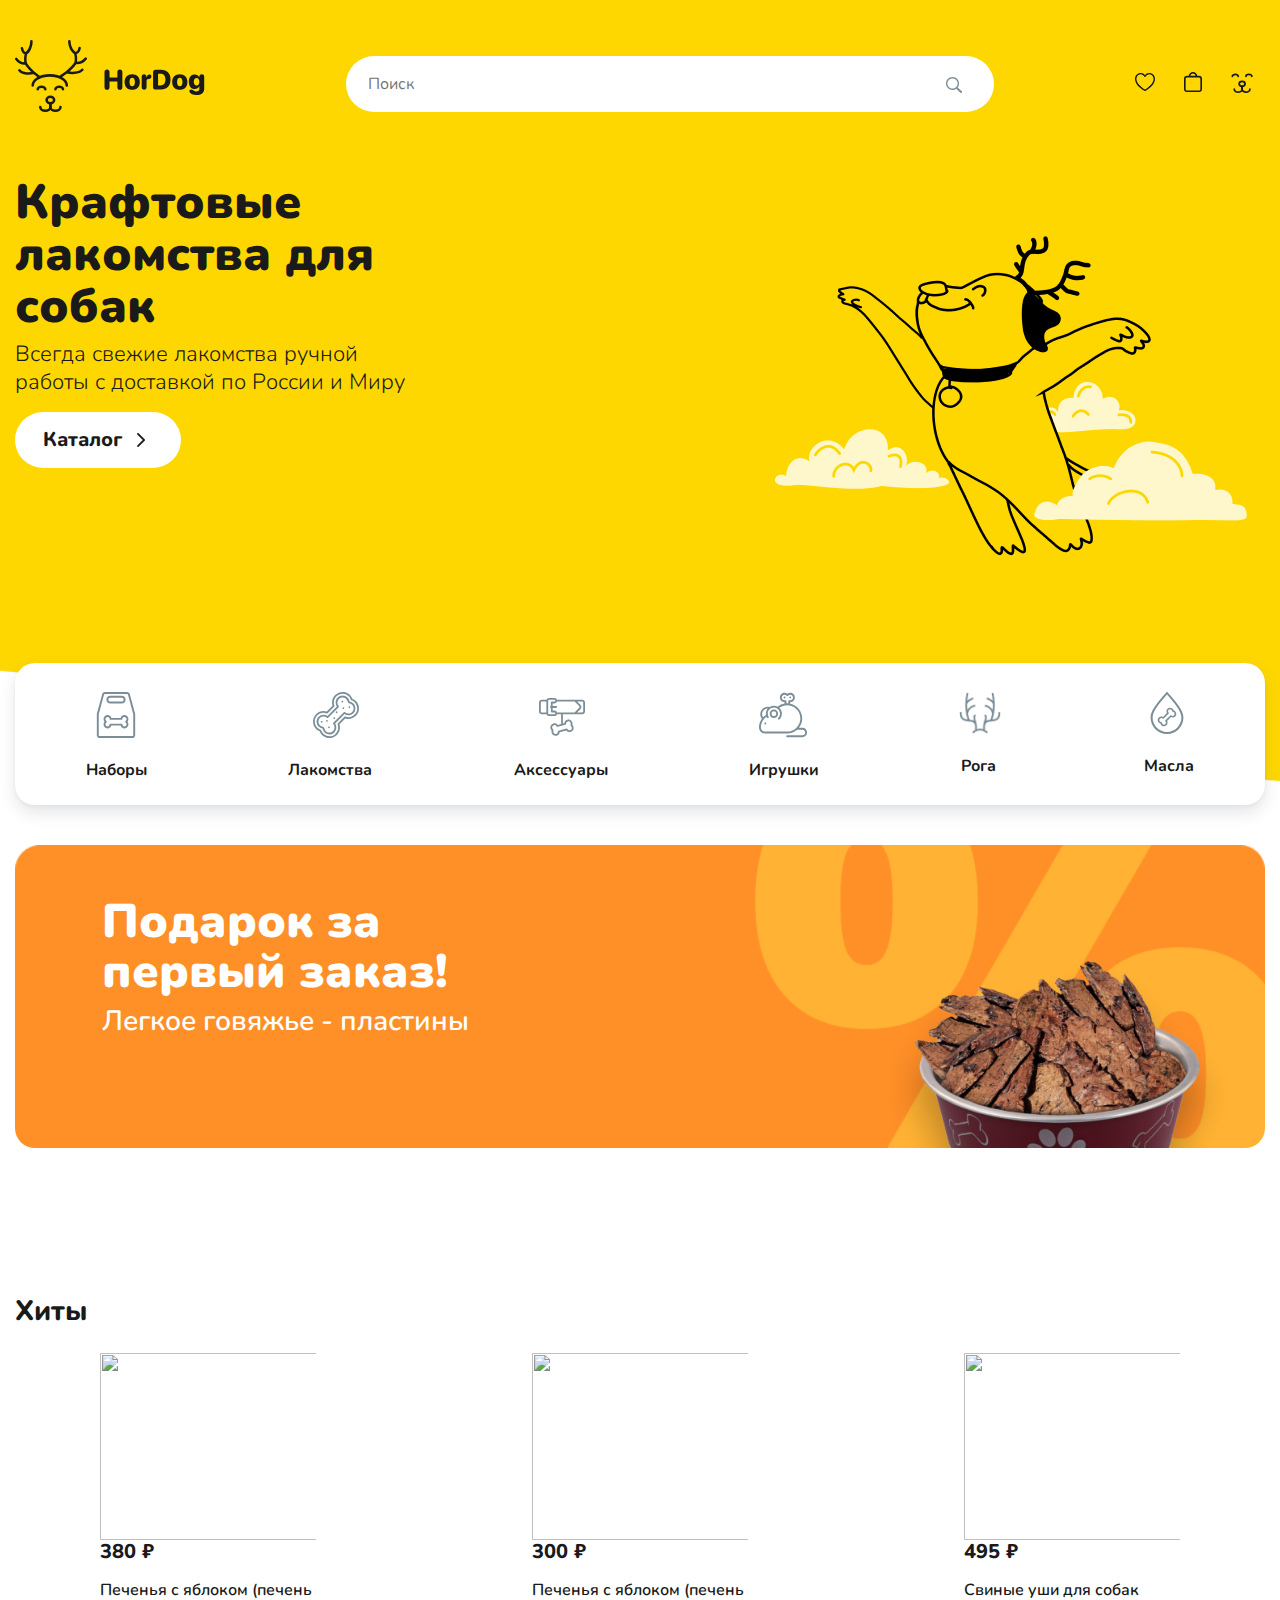
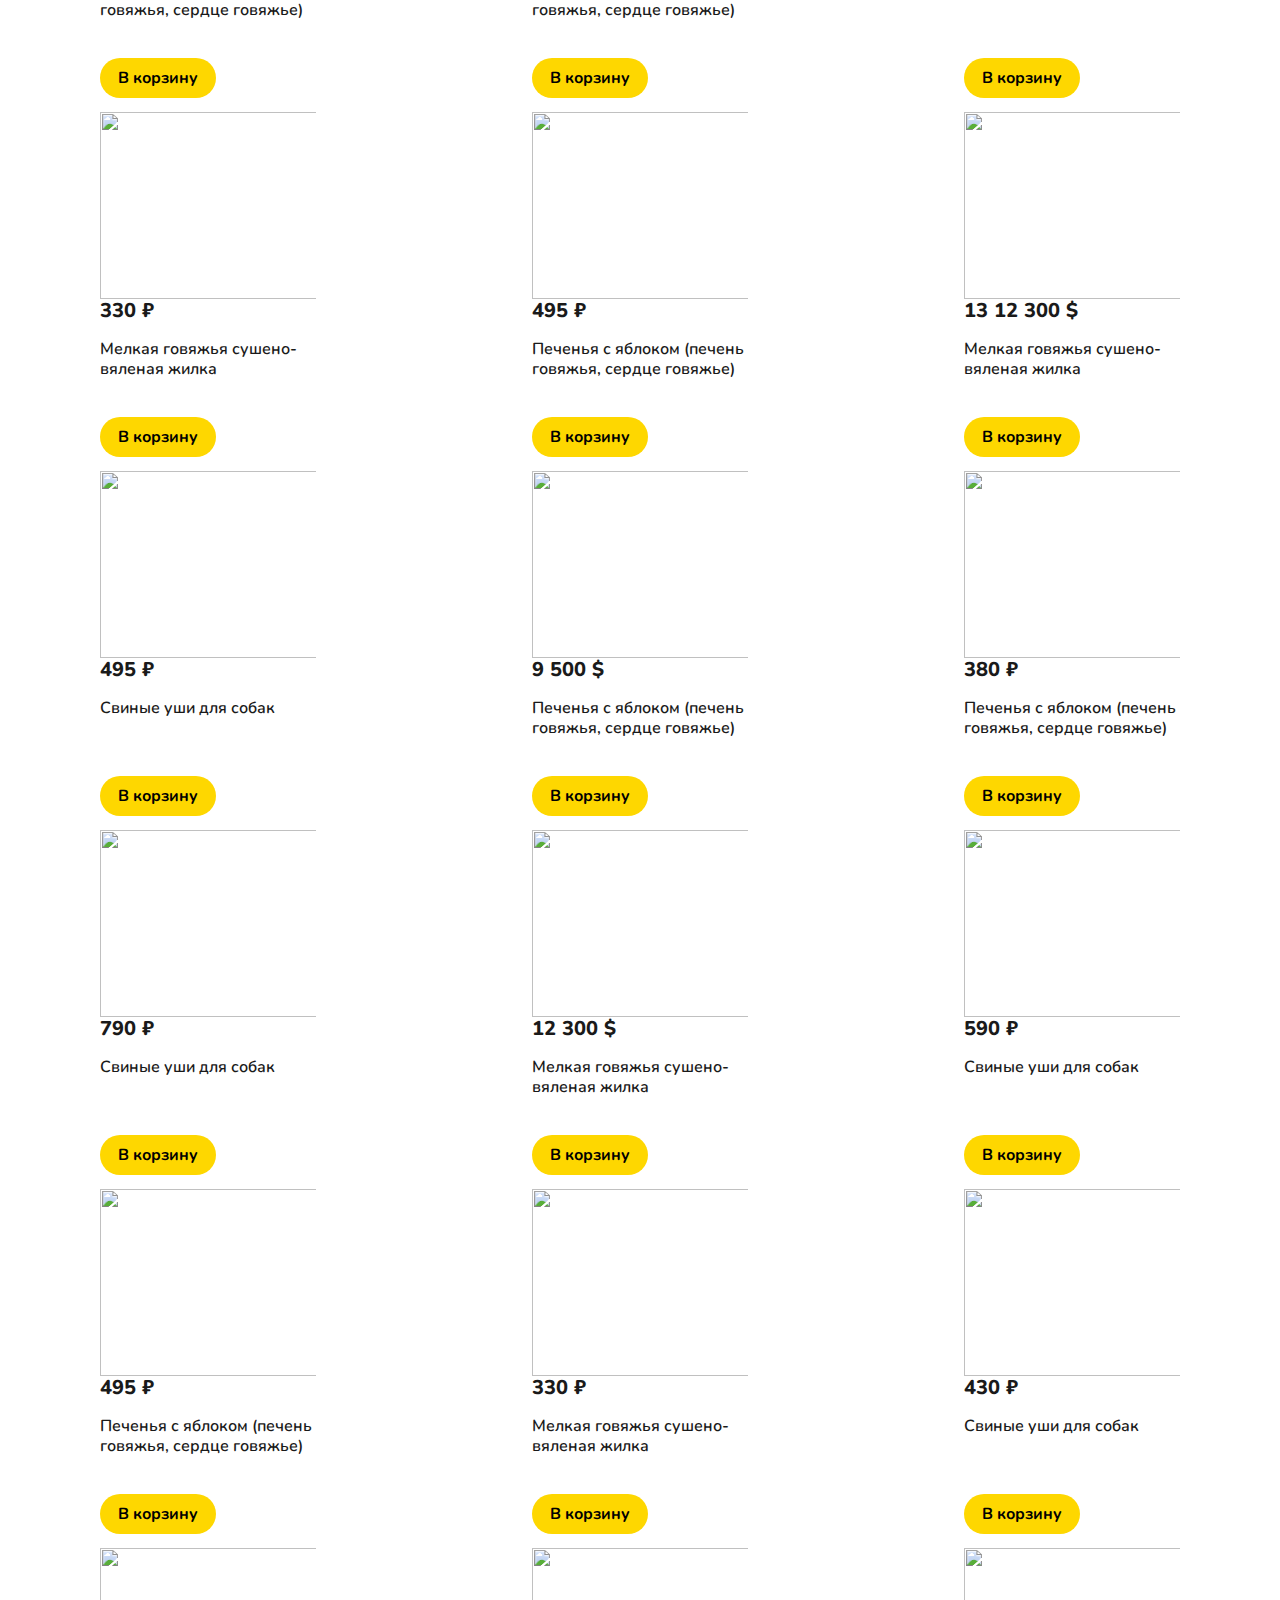
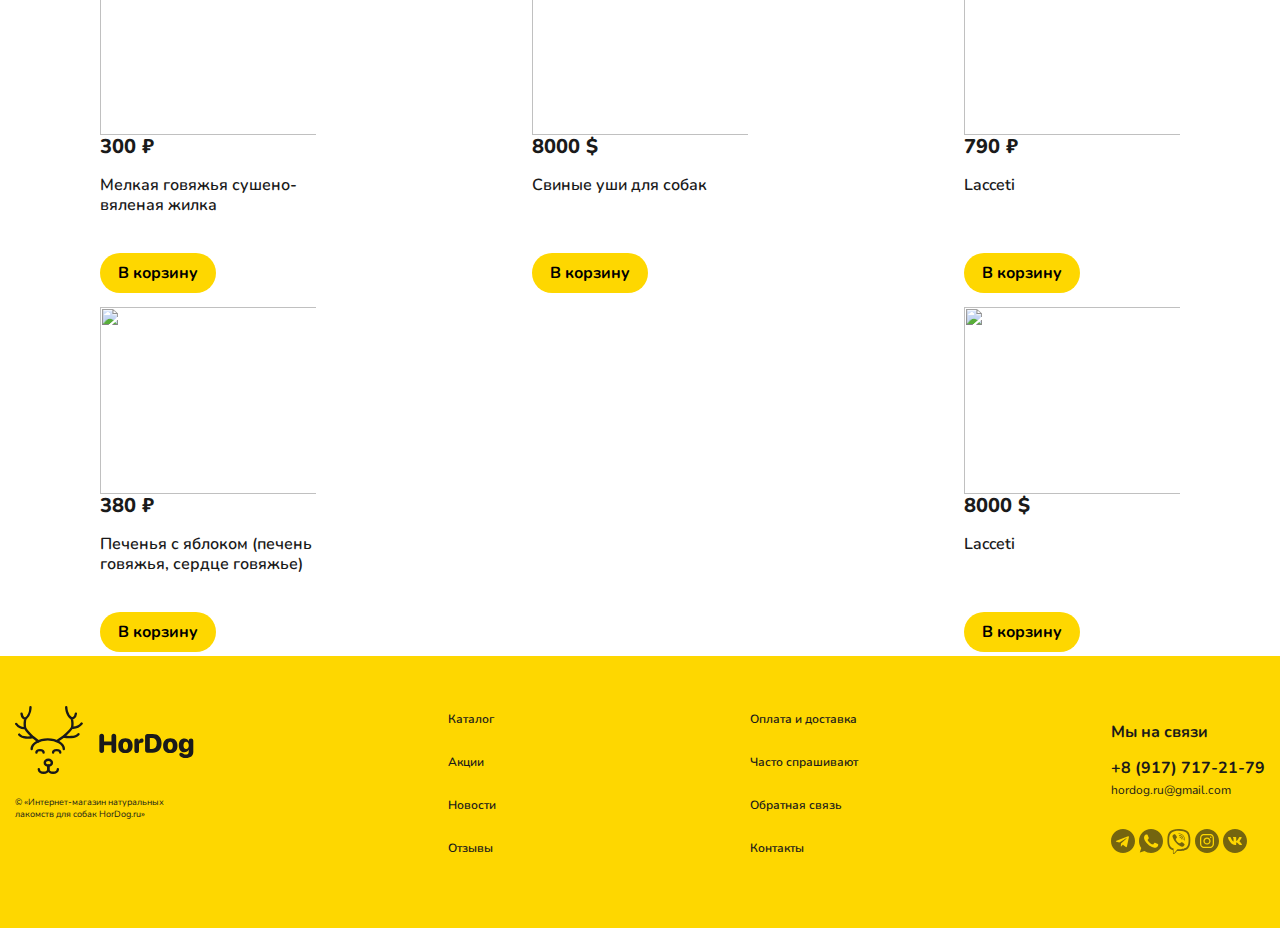
==== index.html @ 131771a3 "add text" ====
<!DOCTYPE html>
<html lang="ru">
<head>
    <meta charset="UTF-8">
    <meta http-equiv="X-UA-Compatible" content="IE=edge">
    <meta name="viewport" content="width=device-width, initial-scale=1.0">
    <link rel="stylesheet" href="https://cdnjs.cloudflare.com/ajax/libs/slick-carousel/1.8.1/slick.min.css" integrity="sha512-yHknP1/AwR+yx26cB1y0cjvQUMvEa2PFzt1c9LlS4pRQ5NOTZFWbhBig+X9G9eYW/8m0/4OXNx8pxJ6z57x0dw==" crossorigin="anonymous" referrerpolicy="no-referrer" />
    <link rel="stylesheet" href="./css/bootstrap.min.css">
    <link rel="stylesheet" href="./css/main.css">
    <title>HorDog</title>
</head>
<body>
<!-- header start -->
</div>
<section class="section">
    <div class="container">
        <header class="header">
           <a  href="./index.html"><img class="header__image" src="./image/header-logo.svg" width="191" height="72" alt="home-logo-dog"></a>  
            <div class="header__input">
                <input class="header__input-search" type="text" placeholder="Поиск">
                <a class="header-search" href=""><img class="header__input-image" src="./image/header-Search.svg" width="16" height="16" alt="Search"></a>
            </div>

            <div class="header__icon">
              <a href="#"> <img class="header-atribut-shop" src="./image/header-icon-favorites.svg" alt=""></a>
              <a href="#"> <img class="header-atribut-like" src="./image/header-icon-cart.svg" alt=""></a>
                      <button class="btn" data-target="#modal1"><img class="regist-button-img" src="./image/header-dog-icon.svg" width="22" height="20"  alt="header-dog-icon"></button>
                </div>
                  <!-- Modal -->
                  <div class="regist-modal " id="modal1">
                    <div class="regist-modal--header">
                        <p class="regist-modal--header_padding">Регистрация</p>
                        <button class="regist-modal--header-close" data-target="#modal1"> <img src="./image/Close.svg" width="17" height="20" alt=""></button>
                    </div>
                    <div class="regist-modal--body">
                          <input class="regist-modal--body-email" type="email" placeholder="Email">
                          <input class="regist-modal--body-paswoord" type="password" placeholder="Пароль">
                        </div>
                        <p class="regist-modal--body-padding">
                          Регистрируясь на сайте, вы соглашаетесь с нашими Правилами и Политикой конфиденциальности и соглашаетесь на информационную рассылку.
                        </p>
                          <button type="button" class="regist-modal--body-regist" data-bs-dismiss="modal">Зарегистрироваться</button>
                          <button type="button" class="regist-modal--body-next" data-bs-dismiss="modal" aria-label="Close">Войти</button>
                    </div>
                <img class="header-menu" src="./image/Menu.svg" width="25" height="15" alt="Menu">


        </header>
        <div class="home-hero">
          <div class="home-hero-left">
            <h1 class="home-hero-left-heading">Крафтовые лакомства для собак</h1>
            <p class="home-hero-left-padding">Всегда свежие лакомства ручной работы с доставкой по России и Миру</p>
            <button class="home-hero-left-button">Каталог</button>
          </div>
          <div class="home-hero-right">
            <img class="home-hero-right-image" src="./image/header-hero.png" width="490" height="320" alt="header-hero">
          </div>
        </div>
        <div class="home-module">
          <ul class="home-module-item">
          <li class="home-module-item-list">
            <a href="#" class="home-module-item-list-atribut1">Наборы</a>
          </li>
          <li class="home-module-item-list">
            <a href="#" class="home-module-item-list-atribut2">Лакомства</a>
          </li>
          <li class="home-module-item-list">
            <a href="#" class="home-module-item-list-atribut3">Аксессуары</a>
          </li>
          <li class="home-module-item-list">
            <a href="#" class="home-module-item-list-atribut4">Игрушки</a>
          </li>
          <li class="home-module-item-list">
            <a href="#" class="home-module-item-list-atribut5">Рога</a>
          </li>
          <li class="home-module-item-list">
            <a href="#" class="home-module-item-list-atribut6">Масла</a>
          </li>
          </ul>
        </div> 
    </div>

  </div>
 
</section>
<div class="m-modal">
  <div class="container">
    <div class="close-modal">
      <img class="close-modal-x" width="14" height="14" src="./image/Close.svg" alt="Close">  
      <button class="close-modal-x--button">
        Войти
      </button>
    </div>
      <ul class="close-modal-item">
        <li class="close-modal-item--list">
          <a class="close-modal-item--list--atribut" href="#">
            Каталог
          </a>
        </li>
        <li class="close-modal-item--list">
          <a class="close-modal-item--list--atribut1" href="#">
            Избранное
          </a>
        </li>
        <li class="close-modal-item--list">
          <a class="close-modal-item--list--atribut2" href="#">
            Акции
          </a>
        </li>
        <li class="close-modal-item--list">
          <a class="close-modal-item--list--atribut3" href="#">
            Новости
          </a>
        </li>
        <li class="close-modal-item--list">
          <a class="close-modal-item--list--atribut4" href="#">
            Отзывы
          </a>
        </li>
      </ul>


      <hr class="headering">

      <ul class="item-about">
        <li class="item-about-list">
          <a class="item-about-list-atribut" href="#">Оплата и доставка</a>
        </li>
        <li class="item-about-list">
          <a class="item-about-list-atribut" href="#">Часто спрашивают</a>
        </li>
        <li class="item-about-list">
          <a class="item-about-list-atribut" href="#">Обратная связь</a>
        </li>
        <li class="item-about-list">
          <a class="item-about-list-atribut" href="#">Контакты</a>
        </li>
      </ul>
      <hr class="headerings">

      <div class="help">
        <p class="help-padding">
          Остались вопросы?
        </p>
        <span class="help-spanner">
          Обратитесь в нашу службу поддержки
        </span>
        <button class="help-buttons">
          Перейти
        </button>
      </div>
  </div>  


</div>

<!-- header end -->



<!-- main start -->
  <section class="section0">
    <div class="container">
      <main class="home-main">
        <a class="home-main-atribut" href="#">
          <div class="home-main-atribut-left">
            <h2 class="home-main-atribut-left-heading">Подарок за первый заказ!</h2>
            <p class="home-main-atribut-left-padding">Легкое говяжье - пластины</p>
          </div>
          <div class="home-main-atribut-right">
            <img class="home-main-atribut-right-image" src="./image/home-main-reklama-image.png" width="412" height="289" alt="home-main-reklama-image">
            <img class="home-main-atribut-right-image-mobile" src="./image/home-main-reklama-image-mobile.png" width="304" height="244" alt="home-main-reklama-image-mobile">
          </div>
        </a>
      </main>
    </div>
  </section>
  <!-- main end -->

  <section class="container">
    <p class="padding-post">Хиты</p>
    <div class="food-market">
    </div>

    
  </section>

  <!-- footer start -->
  <section class="section1">
    <div class="container">
      <footer class="footer">
      <div class="footer-logo">
        <img class="footer-logo--image" src="./image/header-logo.svg" width="180" height="68" 
        alt="logo-footer">
        <p class="footer-logo--padding">© «Интернет-магазин натуральных лакомств для собак HorDog.ru»</p>
      </div>

      <ul class="item">
        <li class="item-list"><a class="item-list-atirbut" href="#"> Каталог</a></li>
        <li class="item-list"><a class="item-list-atirbut" href="#"> Акции</a></li>
        <li class="item-list"><a class="item-list-atirbut" href="#"> Новости</a></li>
        <li class="item-list"><a class="item-list-atirbut" href="#"> Отзывы</a></li>
      </ul>
      <ul class="item">
        <li class="item-list"><a class="item-list-atirbut" href="#"> Оплата и доставка</a></li>
        <li class="item-list"><a class="item-list-atirbut" href="#"> Часто спрашивают</a></li>
        <li class="item-list"><a class="item-list-atirbut" href="#"> Обратная связь</a></li>
        <li class="item-list"><a class="item-list-atirbut" href="#"> Контакты</a></li>
      </ul>
        <div class="footer-messege">
          <p class="footer-messege--padding">Мы на связи</p>
          <address class="address">
            <a class="address-number" href="tel:+8 (917) 717-21-79">+8 (917) 717-21-79</a>
            <a class="address-mail" href="mailto:hordog.ru@gmail.com">hordog.ru@gmail.com</a>
          </address>
          <div class="footer-messege-local">
            <a href="#"><img class="footer-messege-local-image" src="./image/telegram.svg" width="24" height="24" alt="telegram icon"></a>
           <a href="#"> <img class="footer-messege-local-image"  src="./image/whatsapp.svg" width="24" height="24" alt="whatsapp icon"></a>
           <a href="#"> <img class="footer-messege-local-image"  src="./image/imo.svg" width="24" height="24" alt="imo icon"></a>
          <a href="#">  <img class="footer-messege-local-image"   src="./image/instagram.svg" width="24" height="24" alt="telegram icon"></a>
            <a href="#"><img class="footer-messege-local-image"  src="./image/logo-vk.svg" width="24" height="24" alt="telegram icon"></a>  
          </div>
          <p class="footer-logo--padding1">© «Интернет-магазин натуральных лакомств для собак HorDog.ru»</p>
        </div>
    </div>
  </footer>
  <link href="https://fonts.googleapis.com/icon?family=Material+Icons" rel="stylesheet">
<nav class="nav">
  <a href="#" class="nav__link">
    <i class="material-icons nav__icon"><img src="./image/Home.svg" alt=""></i>
    <span class="nav__text">Главная</span>
  </a>
  <a href="#" class="nav__link nav__link--active">
    <i class="material-icons nav__icon"><img src="./image/Catalog.svg" alt=""></i>
    <span class="nav__text">Каталог</span>
  </a>
  <a href="#" class="nav__link">
    <i class="material-icons nav__icon"><img src="./image/Cart.svg" alt=""></i>
    <span class="nav__text">Главная</span>
  </a>
  <a href="#" class="nav__link">
    <i class="material-icons nav__icon"><img src="./image/Favorites.svg" alt=""></i>
    <span class="nav__text">Избранное</span>
  </a>
  <a href="#" class="nav__link">
    <i class="material-icons nav__icon">                      <button class="btn" data-target="#modal1"><img class="regist-button-img" src="./image/header-dog-icon.svg" width="22" height="20"  alt="header-dog-icon"></button></i>
    <span class="nav__text">Профиль</span>
  </a>
</nav>
  </section>
  <!-- footer end -->
  <div  id="overlay">
            
  </div>
  <script src="./js/data.js"></script>
    <script src="./js/main.js"></script>
    <script src="./js/bootstrap.min.js"></script>
    <script src="https://code.jquery.com/jquery-3.6.0.min.js" integrity="sha256-/xUj+3OJU5yExlq6GSYGSHk7tPXikynS7ogEvDej/m4=" crossorigin="anonymous"></script>
    <script src="https://cdnjs.cloudflare.com/ajax/libs/slick-carousel/1.8.1/slick.min.js" integrity="sha512-XtmMtDEcNz2j7ekrtHvOVR4iwwaD6o/FUJe6+Zq+HgcCsk3kj4uSQQR8weQ2QVj1o0Pk6PwYLohm206ZzNfubg==" crossorigin="anonymous" referrerpolicy="no-referrer"></script>
    <script>
      $('.food-market').slick({
  dots: false,
  infinite: true,

  speed: 300,
  slidesToShow: 4,
  slidesToScroll: 1,
  responsive: [
    {
      breakpoint: 1024,
      settings: {
        slidesToShow: 2,
        slidesToScroll: 1,
        infinite: true,
        dots: true
      }
    },
    {
      breakpoint: 600,
      settings: {
        slidesToShow: 1,
        slidesToScroll: 1
      }
    },
    {
      breakpoint: 480,
      settings: {
        slidesToShow: 1,
        slidesToScroll: 1
      }
    }
  ]
});
    </script>
    <script src="./js/next.js"></script>
</body>
</html>
---- css/main.css ----
@import url("https://fonts.googleapis.com/css2?family=Nunito:wght@300;400;600;900&display=swap");
.section {
  background-image: url(./../image/Background.png);
  background-repeat: no-repeat;
  background-size: cover;
}

.header-menu {
  display: none;
}

.next {
  background-color: #fff;
  width: 100%;
  height: 100vh;
  display: none;
}

.header {
  display: -webkit-box;
  display: -ms-flexbox;
  display: flex;
  -webkit-box-pack: justify;
      -ms-flex-pack: justify;
          justify-content: space-between;
}

.header__image {
  margin-top: 40px;
}

.header__input {
  margin: 0;
  padding: 0;
  margin-top: 56px;
}

.header__input-search {
  padding-bottom: 14px;
  padding-top: 14px;
  border-radius: 50px;
  width: 100%;
  border: none;
  padding-left: 20px;
  padding-right: 405px;
  outline: none;
  border: 2px solid transparent;
}

.header__input-search:focus {
  border: 2px solid #7B8E98;
}

.header__input-image {
  position: relative;
  left: 600px;
  bottom: 40px;
}

.header__icon {
  margin-top: 64px;
}

.header-regist {
  font-family: "Nunito" , "Arial" , sans-serif;
  font-style: normal;
  font-weight: 800;
  font-size: 28px;
  line-height: 32px;
  display: -webkit-box;
  display: -ms-flexbox;
  display: flex;
  -webkit-box-align: center;
      -ms-flex-align: center;
          align-items: center;
  color: #000000;
  margin-top: 40px;
  margin-left: 32px;
  outline: none;
}

.header-modal {
  width: 420px;
  height: 426px;
}

.header-modal-content {
  border-radius: 20px;
}

.header-close {
  color: #1A1A1A;
  position: relative;
  left: 375px;
  bottom: 54px;
}

.header-modal-padding {
  max-width: 356px;
  margin-left: 20px;
  font-family: "Nunito" , "Arial" , sans-serif;
  font-style: normal;
  font-weight: normal;
  font-size: 12px;
  line-height: 14px;
  color: #7B8E98;
}

.header-atribut-like {
  margin-left: 20px;
  margin-right: 10px;
}

.modal-input-email {
  padding-top: 14px;
  padding-bottom: 14px;
  padding-left: 16px;
  padding-right: 165px;
  margin-bottom: 8px;
  border: 1px solid #CFD8DC;
  -webkit-box-sizing: border-box;
          box-sizing: border-box;
  border-radius: 12px;
  font-family: "Nunito" , "Arial" , sans-serif;
  font-style: normal;
  font-weight: normal;
  font-size: 16px;
  line-height: 20px;
  color: #7B8E98;
}

.modal-input-paswoord {
  padding-top: 14px;
  padding-bottom: 14px;
  padding-left: 16px;
  padding-right: 165px;
  margin-bottom: 8px;
  border: 1px solid #CFD8DC;
  -webkit-box-sizing: border-box;
          box-sizing: border-box;
  border-radius: 12px;
  font-family: "Nunito" , "Arial" , sans-serif;
  font-style: normal;
  font-weight: normal;
  font-size: 16px;
  line-height: 20px;
  color: #7B8E98;
}

.modal-button-regist {
  width: 356px;
  height: 48px;
  margin-left: 25px;
  background-color: #FED700;
  border-radius: 55px;
  margin-bottom: 12px;
}

.modal-button-next {
  width: 356px;
  height: 48px;
  margin-left: 25px;
  background-color: white;
  border: 1px solid #7B8E98;
  border-radius: 55px;
  margin-bottom: 32px;
}

.header__image-mobile {
  display: none;
}

@media only screen and (max-width: 1006px) {
  .nav__link:active {
    background-color: transparent;
  }
  .headering {
    width: 380px;
    margin-top: 90px;
  }
  .headerings {
    width: 380px;
  }
  .item-about-list {
    margin-bottom: 16px;
  }
  .item-about-list-atribut {
    font-family: "Nunito" , "Arial" , sans-serif;
    font-style: normal;
    font-weight: normal;
    font-size: 16px;
    line-height: 20px;
    color: #1A1A1A;
  }
  .help {
    margin-left: 30px;
  }
  .help-padding {
    margin: 0;
    padding: 0;
    margin-top: 40px;
    font-family: "Nunito" , "Arial" , sans-serif;
    font-style: normal;
    font-weight: 800;
    font-size: 16px;
    line-height: 20px;
    display: -webkit-box;
    display: -ms-flexbox;
    display: flex;
    -webkit-box-align: center;
        -ms-flex-align: center;
            align-items: center;
    color: #1A1A1A;
    margin-bottom: 4px;
  }
  .help-padding::before {
    content: "";
    background-image: url(./../../image/Support.svg);
    display: block;
    background-repeat: no-repeat;
    background-size: cover;
    width: 26px;
    height: 26px;
    position: relative;
    right: 10px;
  }
  .help-spanner {
    margin: 0;
    padding: 0;
    font-family: "Nunito" , "Arial" , sans-serif;
    font-style: normal;
    font-weight: normal;
    font-size: 14px;
    line-height: 20px;
    display: -webkit-box;
    display: -ms-flexbox;
    display: flex;
    -webkit-box-align: center;
        -ms-flex-align: center;
            align-items: center;
    color: #7B8E98;
    margin-left: 26px;
  }
  .help-buttons {
    background-color: transparent;
    border-radius: 50px;
    padding-left: 15px;
    padding-right: 15px;
    padding-top: 5px;
    padding-bottom: 5px;
    border: 2px solid #cccccc;
    margin-top: 20px;
    margin-left: 30px;
  }
  .header__image {
    margin-top: 20px;
  }
  .header__input {
    margin: 0;
    padding: 0;
    margin-top: 36px;
  }
  .header__icon {
    display: none;
  }
  .header-menu {
    display: block;
    margin-top: 10px;
    margin-left: 10px;
  }
  .close-modal {
    display: -webkit-box;
    display: -ms-flexbox;
    display: flex;
    -webkit-box-pack: justify;
        -ms-flex-pack: justify;
            justify-content: space-between;
  }
  .close-modal-x {
    margin-top: 20px;
  }
  .close-modal-x--button {
    position: relative;
    top: 20px;
    border: none;
    background-color: transparent;
  }
  .close-modal-item {
    margin: 0;
    padding: 0;
  }
  .close-modal-item--list {
    margin: 0;
    padding: 0;
  }
  .close-modal-item--list--atribut {
    margin: 0;
    padding: 0;
    position: relative;
    top: 30px;
    display: -webkit-box;
    display: -ms-flexbox;
    display: flex;
    margin-left: 5px;
    font-family: "Nunito" , "Arial" , sans-serif;
    font-style: normal;
    font-weight: 600;
    font-size: 16px;
    line-height: 20px;
    color: #1A1A1A;
    margin-bottom: 20px;
  }
  .close-modal-item--list--atribut::before {
    content: "";
    background-image: url(./../../image/Catalog-x.svg);
    display: block;
    background-repeat: no-repeat;
    background-size: cover;
    width: 17px;
    height: 20px;
    position: relative;
    right: 10px;
  }
  .close-modal-item--list--atribut::after {
    content: "";
    background-image: url(./../../image/strelka.svg);
    display: block;
    background-repeat: no-repeat;
    background-size: cover;
    width: 8px;
    height: 14px;
    position: relative;
    left: 810px;
    top: 10px;
  }
  .close-modal-item--list--atribut1 {
    margin: 0;
    padding: 0;
    position: relative;
    top: 30px;
    display: -webkit-box;
    display: -ms-flexbox;
    display: flex;
    margin-left: 5px;
    font-family: "Nunito" , "Arial" , sans-serif;
    font-style: normal;
    font-weight: 600;
    font-size: 16px;
    line-height: 20px;
    color: #1A1A1A;
    margin-bottom: 20px;
  }
  .close-modal-item--list--atribut1::before {
    content: "";
    background-image: url(./../../image/likee.svg);
    display: block;
    background-repeat: no-repeat;
    background-size: cover;
    width: 20px;
    height: 20px;
    position: relative;
    right: 10px;
  }
  .close-modal-item--list--atribut1::after {
    content: "";
    background-image: url(./../../image/strelka.svg);
    display: block;
    background-repeat: no-repeat;
    background-size: cover;
    width: 8px;
    height: 14px;
    position: relative;
    left: 783px;
    top: 10px;
  }
  .close-modal-item--list--atribut2 {
    margin: 0;
    padding: 0;
    position: relative;
    top: 30px;
    display: -webkit-box;
    display: -ms-flexbox;
    display: flex;
    margin-left: 5px;
    font-family: "Nunito" , "Arial" , sans-serif;
    font-style: normal;
    font-weight: 600;
    font-size: 16px;
    line-height: 20px;
    color: #1A1A1A;
    margin-bottom: 20px;
  }
  .close-modal-item--list--atribut2::before {
    content: "";
    background-image: url(./../../image/stick.svg);
    display: block;
    background-repeat: no-repeat;
    background-size: cover;
    width: 20px;
    height: 20px;
    position: relative;
    right: 10px;
  }
  .close-modal-item--list--atribut2::after {
    content: "";
    background-image: url(./../../image/strelka.svg);
    display: block;
    background-repeat: no-repeat;
    background-size: cover;
    width: 8px;
    height: 14px;
    position: relative;
    left: 822px;
    top: 10px;
  }
  .close-modal-item--list--atribut3 {
    margin: 0;
    padding: 0;
    position: relative;
    top: 30px;
    display: -webkit-box;
    display: -ms-flexbox;
    display: flex;
    margin-left: 5px;
    font-family: "Nunito" , "Arial" , sans-serif;
    font-style: normal;
    font-weight: 600;
    font-size: 16px;
    line-height: 20px;
    color: #1A1A1A;
    margin-bottom: 20px;
  }
  .close-modal-item--list--atribut3::before {
    content: "";
    background-image: url(./../../image/News.svg);
    display: block;
    background-repeat: no-repeat;
    background-size: cover;
    width: 20px;
    height: 20px;
    position: relative;
    right: 10px;
  }
  .close-modal-item--list--atribut3::after {
    content: "";
    background-image: url(./../../image/strelka.svg);
    display: block;
    background-repeat: no-repeat;
    background-size: cover;
    width: 8px;
    height: 14px;
    position: relative;
    left: 804px;
    top: 10px;
  }
  .close-modal-item--list--atribut4 {
    margin: 0;
    padding: 0;
    position: relative;
    top: 30px;
    display: -webkit-box;
    display: -ms-flexbox;
    display: flex;
    margin-left: 5px;
    font-family: "Nunito" , "Arial" , sans-serif;
    font-style: normal;
    font-weight: 600;
    font-size: 16px;
    line-height: 20px;
    color: #1A1A1A;
    margin-bottom: 20px;
  }
  .close-modal-item--list--atribut4::before {
    content: "";
    background-image: url(./../../image/Comments.svg);
    display: block;
    background-repeat: no-repeat;
    background-size: cover;
    width: 22px;
    height: 20px;
    position: relative;
    right: 10px;
  }
  .close-modal-item--list--atribut4::after {
    content: "";
    background-image: url(./../../image/strelka.svg);
    display: block;
    background-repeat: no-repeat;
    background-size: cover;
    width: 8px;
    height: 14px;
    position: relative;
    left: 803px;
    top: 10px;
  }
}

@media only screen and (max-width: 861px) {
  .header__input-image {
    position: relative;
    left: 500px;
  }
}

@media only screen and (max-width: 861px) {
  .header__input-image {
    position: relative;
    left: 500px;
  }
  .close-modal-item--list--atribut {
    margin: 0;
    padding: 0;
    position: relative;
    top: 30px;
    display: -webkit-box;
    display: -ms-flexbox;
    display: flex;
    margin-left: 5px;
    font-family: "Nunito" , "Arial" , sans-serif;
    font-style: normal;
    font-weight: 600;
    font-size: 16px;
    line-height: 20px;
    color: #1A1A1A;
    margin-bottom: 20px;
  }
  .close-modal-item--list--atribut::before {
    content: "";
    background-image: url(./../../image/Catalog-x.svg);
    display: block;
    background-repeat: no-repeat;
    background-size: cover;
    width: 17px;
    height: 20px;
    position: relative;
    right: 10px;
  }
  .close-modal-item--list--atribut::after {
    content: "";
    background-image: url(./../../image/strelka.svg);
    display: block;
    background-repeat: no-repeat;
    background-size: cover;
    width: 8px;
    height: 14px;
    position: relative;
    left: 700px;
    top: 10px;
  }
  .close-modal-item--list--atribut1 {
    margin: 0;
    padding: 0;
    position: relative;
    top: 30px;
    display: -webkit-box;
    display: -ms-flexbox;
    display: flex;
    margin-left: 5px;
    font-family: "Nunito" , "Arial" , sans-serif;
    font-style: normal;
    font-weight: 600;
    font-size: 16px;
    line-height: 20px;
    color: #1A1A1A;
    margin-bottom: 20px;
  }
  .close-modal-item--list--atribut1::before {
    content: "";
    background-image: url(./../../image/likee.svg);
    display: block;
    background-repeat: no-repeat;
    background-size: cover;
    width: 20px;
    height: 20px;
    position: relative;
    right: 10px;
  }
  .close-modal-item--list--atribut1::after {
    content: "";
    background-image: url(./../../image/strelka.svg);
    display: block;
    background-repeat: no-repeat;
    background-size: cover;
    width: 8px;
    height: 14px;
    position: relative;
    left: 673px;
    top: 10px;
  }
  .close-modal-item--list--atribut2 {
    margin: 0;
    padding: 0;
    position: relative;
    top: 30px;
    display: -webkit-box;
    display: -ms-flexbox;
    display: flex;
    margin-left: 5px;
    font-family: "Nunito" , "Arial" , sans-serif;
    font-style: normal;
    font-weight: 600;
    font-size: 16px;
    line-height: 20px;
    color: #1A1A1A;
    margin-bottom: 20px;
  }
  .close-modal-item--list--atribut2::before {
    content: "";
    background-image: url(./../../image/stick.svg);
    display: block;
    background-repeat: no-repeat;
    background-size: cover;
    width: 20px;
    height: 20px;
    position: relative;
    right: 10px;
  }
  .close-modal-item--list--atribut2::after {
    content: "";
    background-image: url(./../../image/strelka.svg);
    display: block;
    background-repeat: no-repeat;
    background-size: cover;
    width: 8px;
    height: 14px;
    position: relative;
    left: 712px;
    top: 10px;
  }
  .close-modal-item--list--atribut3 {
    margin: 0;
    padding: 0;
    position: relative;
    top: 30px;
    display: -webkit-box;
    display: -ms-flexbox;
    display: flex;
    margin-left: 5px;
    font-family: "Nunito" , "Arial" , sans-serif;
    font-style: normal;
    font-weight: 600;
    font-size: 16px;
    line-height: 20px;
    color: #1A1A1A;
    margin-bottom: 20px;
  }
  .close-modal-item--list--atribut3::before {
    content: "";
    background-image: url(./../../image/News.svg);
    display: block;
    background-repeat: no-repeat;
    background-size: cover;
    width: 20px;
    height: 20px;
    position: relative;
    right: 10px;
  }
  .close-modal-item--list--atribut3::after {
    content: "";
    background-image: url(./../../image/strelka.svg);
    display: block;
    background-repeat: no-repeat;
    background-size: cover;
    width: 8px;
    height: 14px;
    position: relative;
    left: 693px;
    top: 10px;
  }
  .close-modal-item--list--atribut4 {
    margin: 0;
    padding: 0;
    position: relative;
    top: 30px;
    display: -webkit-box;
    display: -ms-flexbox;
    display: flex;
    margin-left: 5px;
    font-family: "Nunito" , "Arial" , sans-serif;
    font-style: normal;
    font-weight: 600;
    font-size: 16px;
    line-height: 20px;
    color: #1A1A1A;
    margin-bottom: 20px;
  }
  .close-modal-item--list--atribut4::before {
    content: "";
    background-image: url(./../../image/Comments.svg);
    display: block;
    background-repeat: no-repeat;
    background-size: cover;
    width: 22px;
    height: 20px;
    position: relative;
    right: 10px;
  }
  .close-modal-item--list--atribut4::after {
    content: "";
    background-image: url(./../../image/strelka.svg);
    display: block;
    background-repeat: no-repeat;
    background-size: cover;
    width: 8px;
    height: 14px;
    position: relative;
    left: 693px;
    top: 10px;
  }
}

@media only screen and (max-width: 744px) {
  .header__input-image {
    position: relative;
    left: 470px;
  }
  .header__image {
    margin-top: 50px;
    margin-left: -10px;
  }
}

@media only screen and (max-width: 684px) {
  .header__image {
    margin-top: 30px;
  }
  .header__input-image {
    position: relative;
    left: 400px;
  }
  .header__input-search {
    padding-bottom: 14px;
    padding-top: 14px;
    border-radius: 50px;
    width: 100%;
    border: none;
    padding-left: 20px;
    padding-right: 305px;
    outline: none;
    border: 2px solid transparent;
  }
  .close-modal-item--list--atribut {
    margin: 0;
    padding: 0;
    position: relative;
    top: 30px;
    display: -webkit-box;
    display: -ms-flexbox;
    display: flex;
    margin-left: 5px;
    font-family: "Nunito" , "Arial" , sans-serif;
    font-style: normal;
    font-weight: 600;
    font-size: 16px;
    line-height: 20px;
    color: #1A1A1A;
    margin-bottom: 20px;
  }
  .close-modal-item--list--atribut::before {
    content: "";
    background-image: url(./../../image/Catalog-x.svg);
    display: block;
    background-repeat: no-repeat;
    background-size: cover;
    width: 17px;
    height: 20px;
    position: relative;
    right: 10px;
  }
  .close-modal-item--list--atribut::after {
    content: "";
    background-image: url(./../../image/strelka.svg);
    display: block;
    background-repeat: no-repeat;
    background-size: cover;
    width: 8px;
    height: 14px;
    position: relative;
    left: 460px;
    top: 10px;
  }
  .close-modal-item--list--atribut1 {
    margin: 0;
    padding: 0;
    position: relative;
    top: 30px;
    display: -webkit-box;
    display: -ms-flexbox;
    display: flex;
    margin-left: 5px;
    font-family: "Nunito" , "Arial" , sans-serif;
    font-style: normal;
    font-weight: 600;
    font-size: 16px;
    line-height: 20px;
    color: #1A1A1A;
    margin-bottom: 20px;
  }
  .close-modal-item--list--atribut1::before {
    content: "";
    background-image: url(./../../image/likee.svg);
    display: block;
    background-repeat: no-repeat;
    background-size: cover;
    width: 20px;
    height: 20px;
    position: relative;
    right: 10px;
  }
  .close-modal-item--list--atribut1::after {
    content: "";
    background-image: url(./../../image/strelka.svg);
    display: block;
    background-repeat: no-repeat;
    background-size: cover;
    width: 8px;
    height: 14px;
    position: relative;
    left: 433px;
    top: 10px;
  }
  .close-modal-item--list--atribut2 {
    margin: 0;
    padding: 0;
    position: relative;
    top: 30px;
    display: -webkit-box;
    display: -ms-flexbox;
    display: flex;
    margin-left: 5px;
    font-family: "Nunito" , "Arial" , sans-serif;
    font-style: normal;
    font-weight: 600;
    font-size: 16px;
    line-height: 20px;
    color: #1A1A1A;
    margin-bottom: 20px;
  }
  .close-modal-item--list--atribut2::before {
    content: "";
    background-image: url(./../../image/stick.svg);
    display: block;
    background-repeat: no-repeat;
    background-size: cover;
    width: 20px;
    height: 20px;
    position: relative;
    right: 10px;
  }
  .close-modal-item--list--atribut2::after {
    content: "";
    background-image: url(./../../image/strelka.svg);
    display: block;
    background-repeat: no-repeat;
    background-size: cover;
    width: 8px;
    height: 14px;
    position: relative;
    left: 472px;
    top: 10px;
  }
  .close-modal-item--list--atribut3 {
    margin: 0;
    padding: 0;
    position: relative;
    top: 30px;
    display: -webkit-box;
    display: -ms-flexbox;
    display: flex;
    margin-left: 5px;
    font-family: "Nunito" , "Arial" , sans-serif;
    font-style: normal;
    font-weight: 600;
    font-size: 16px;
    line-height: 20px;
    color: #1A1A1A;
    margin-bottom: 20px;
  }
  .close-modal-item--list--atribut3::before {
    content: "";
    background-image: url(./../../image/News.svg);
    display: block;
    background-repeat: no-repeat;
    background-size: cover;
    width: 20px;
    height: 20px;
    position: relative;
    right: 10px;
  }
  .close-modal-item--list--atribut3::after {
    content: "";
    background-image: url(./../../image/strelka.svg);
    display: block;
    background-repeat: no-repeat;
    background-size: cover;
    width: 8px;
    height: 14px;
    position: relative;
    left: 453px;
    top: 10px;
  }
  .close-modal-item--list--atribut4 {
    margin: 0;
    padding: 0;
    position: relative;
    top: 30px;
    display: -webkit-box;
    display: -ms-flexbox;
    display: flex;
    margin-left: 5px;
    font-family: "Nunito" , "Arial" , sans-serif;
    font-style: normal;
    font-weight: 600;
    font-size: 16px;
    line-height: 20px;
    color: #1A1A1A;
    margin-bottom: 20px;
  }
  .close-modal-item--list--atribut4::before {
    content: "";
    background-image: url(./../../image/Comments.svg);
    display: block;
    background-repeat: no-repeat;
    background-size: cover;
    width: 22px;
    height: 20px;
    position: relative;
    right: 10px;
  }
  .close-modal-item--list--atribut4::after {
    content: "";
    background-image: url(./../../image/strelka.svg);
    display: block;
    background-repeat: no-repeat;
    background-size: cover;
    width: 8px;
    height: 14px;
    position: relative;
    left: 453px;
    top: 10px;
  }
}

@media only screen and (max-width: 627px) {
  .header__image {
    margin-top: 30px;
  }
  .header__input-image {
    position: relative;
    left: 300px;
  }
  .header__input-search {
    padding-bottom: 14px;
    padding-top: 14px;
    border-radius: 50px;
    width: 100%;
    border: none;
    padding-left: 20px;
    padding-right: 255px;
    outline: none;
    border: 2px solid transparent;
  }
  .close-modal-item--list--atribut {
    margin: 0;
    padding: 0;
    position: relative;
    top: 30px;
    display: -webkit-box;
    display: -ms-flexbox;
    display: flex;
    margin-left: 5px;
    font-family: "Nunito" , "Arial" , sans-serif;
    font-style: normal;
    font-weight: 600;
    font-size: 16px;
    line-height: 20px;
    color: #1A1A1A;
    margin-bottom: 20px;
  }
  .close-modal-item--list--atribut::before {
    content: "";
    background-image: url(./../../image/Catalog-x.svg);
    display: block;
    background-repeat: no-repeat;
    background-size: cover;
    width: 17px;
    height: 20px;
    position: relative;
    right: 10px;
  }
  .close-modal-item--list--atribut::after {
    content: "";
    background-image: url(./../../image/strelka.svg);
    display: block;
    background-repeat: no-repeat;
    background-size: cover;
    width: 8px;
    height: 14px;
    position: relative;
    left: 410px;
    top: 10px;
  }
  .close-modal-item--list--atribut1 {
    margin: 0;
    padding: 0;
    position: relative;
    top: 30px;
    display: -webkit-box;
    display: -ms-flexbox;
    display: flex;
    margin-left: 5px;
    font-family: "Nunito" , "Arial" , sans-serif;
    font-style: normal;
    font-weight: 600;
    font-size: 16px;
    line-height: 20px;
    color: #1A1A1A;
    margin-bottom: 20px;
  }
  .close-modal-item--list--atribut1::before {
    content: "";
    background-image: url(./../../image/likee.svg);
    display: block;
    background-repeat: no-repeat;
    background-size: cover;
    width: 20px;
    height: 20px;
    position: relative;
    right: 10px;
  }
  .close-modal-item--list--atribut1::after {
    content: "";
    background-image: url(./../../image/strelka.svg);
    display: block;
    background-repeat: no-repeat;
    background-size: cover;
    width: 8px;
    height: 14px;
    position: relative;
    left: 384px;
    top: 10px;
  }
  .close-modal-item--list--atribut2 {
    margin: 0;
    padding: 0;
    position: relative;
    top: 30px;
    display: -webkit-box;
    display: -ms-flexbox;
    display: flex;
    margin-left: 5px;
    font-family: "Nunito" , "Arial" , sans-serif;
    font-style: normal;
    font-weight: 600;
    font-size: 16px;
    line-height: 20px;
    color: #1A1A1A;
    margin-bottom: 20px;
  }
  .close-modal-item--list--atribut2::before {
    content: "";
    background-image: url(./../../image/stick.svg);
    display: block;
    background-repeat: no-repeat;
    background-size: cover;
    width: 20px;
    height: 20px;
    position: relative;
    right: 10px;
  }
  .close-modal-item--list--atribut2::after {
    content: "";
    background-image: url(./../../image/strelka.svg);
    display: block;
    background-repeat: no-repeat;
    background-size: cover;
    width: 8px;
    height: 14px;
    position: relative;
    left: 422px;
    top: 10px;
  }
  .close-modal-item--list--atribut3 {
    margin: 0;
    padding: 0;
    position: relative;
    top: 30px;
    display: -webkit-box;
    display: -ms-flexbox;
    display: flex;
    margin-left: 5px;
    font-family: "Nunito" , "Arial" , sans-serif;
    font-style: normal;
    font-weight: 600;
    font-size: 16px;
    line-height: 20px;
    color: #1A1A1A;
    margin-bottom: 20px;
  }
  .close-modal-item--list--atribut3::before {
    content: "";
    background-image: url(./../../image/News.svg);
    display: block;
    background-repeat: no-repeat;
    background-size: cover;
    width: 20px;
    height: 20px;
    position: relative;
    right: 10px;
  }
  .close-modal-item--list--atribut3::after {
    content: "";
    background-image: url(./../../image/strelka.svg);
    display: block;
    background-repeat: no-repeat;
    background-size: cover;
    width: 8px;
    height: 14px;
    position: relative;
    left: 403px;
    top: 10px;
  }
  .close-modal-item--list--atribut4 {
    margin: 0;
    padding: 0;
    position: relative;
    top: 30px;
    display: -webkit-box;
    display: -ms-flexbox;
    display: flex;
    margin-left: 5px;
    font-family: "Nunito" , "Arial" , sans-serif;
    font-style: normal;
    font-weight: 600;
    font-size: 16px;
    line-height: 20px;
    color: #1A1A1A;
    margin-bottom: 20px;
  }
  .close-modal-item--list--atribut4::before {
    content: "";
    background-image: url(./../../image/Comments.svg);
    display: block;
    background-repeat: no-repeat;
    background-size: cover;
    width: 22px;
    height: 20px;
    position: relative;
    right: 10px;
  }
  .close-modal-item--list--atribut4::after {
    content: "";
    background-image: url(./../../image/strelka.svg);
    display: block;
    background-repeat: no-repeat;
    background-size: cover;
    width: 8px;
    height: 14px;
    position: relative;
    left: 403px;
    top: 10px;
  }
}

@media only screen and (max-width: 519px) {
  .header__image {
    margin-top: 30px;
  }
  .header__input-image {
    position: relative;
    left: 250px;
  }
  .header__input-search {
    padding-bottom: 14px;
    padding-top: 14px;
    border-radius: 50px;
    width: 100%;
    border: none;
    padding-left: 20px;
    padding-right: 205px;
    outline: none;
    border: 2px solid transparent;
  }
  .close-modal-item--list--atribut {
    margin: 0;
    padding: 0;
    position: relative;
    top: 30px;
    display: -webkit-box;
    display: -ms-flexbox;
    display: flex;
    margin-left: 5px;
    font-family: "Nunito" , "Arial" , sans-serif;
    font-style: normal;
    font-weight: 600;
    font-size: 16px;
    line-height: 20px;
    color: #1A1A1A;
    margin-bottom: 20px;
  }
  .close-modal-item--list--atribut::before {
    content: "";
    background-image: url(./../../image/Catalog-x.svg);
    display: block;
    background-repeat: no-repeat;
    background-size: cover;
    width: 17px;
    height: 20px;
    position: relative;
    right: 10px;
  }
  .close-modal-item--list--atribut::after {
    content: "";
    background-image: url(./../../image/strelka.svg);
    display: block;
    background-repeat: no-repeat;
    background-size: cover;
    width: 8px;
    height: 14px;
    position: relative;
    left: 260px;
    top: 10px;
  }
  .close-modal-item--list--atribut1 {
    margin: 0;
    padding: 0;
    position: relative;
    top: 30px;
    display: -webkit-box;
    display: -ms-flexbox;
    display: flex;
    margin-left: 5px;
    font-family: "Nunito" , "Arial" , sans-serif;
    font-style: normal;
    font-weight: 600;
    font-size: 16px;
    line-height: 20px;
    color: #1A1A1A;
    margin-bottom: 20px;
  }
  .close-modal-item--list--atribut1::before {
    content: "";
    background-image: url(./../../image/likee.svg);
    display: block;
    background-repeat: no-repeat;
    background-size: cover;
    width: 20px;
    height: 20px;
    position: relative;
    right: 10px;
  }
  .close-modal-item--list--atribut1::after {
    content: "";
    background-image: url(./../../image/strelka.svg);
    display: block;
    background-repeat: no-repeat;
    background-size: cover;
    width: 8px;
    height: 14px;
    position: relative;
    left: 234px;
    top: 10px;
  }
  .close-modal-item--list--atribut2 {
    margin: 0;
    padding: 0;
    position: relative;
    top: 30px;
    display: -webkit-box;
    display: -ms-flexbox;
    display: flex;
    margin-left: 5px;
    font-family: "Nunito" , "Arial" , sans-serif;
    font-style: normal;
    font-weight: 600;
    font-size: 16px;
    line-height: 20px;
    color: #1A1A1A;
    margin-bottom: 20px;
  }
  .close-modal-item--list--atribut2::before {
    content: "";
    background-image: url(./../../image/stick.svg);
    display: block;
    background-repeat: no-repeat;
    background-size: cover;
    width: 20px;
    height: 20px;
    position: relative;
    right: 10px;
  }
  .close-modal-item--list--atribut2::after {
    content: "";
    background-image: url(./../../image/strelka.svg);
    display: block;
    background-repeat: no-repeat;
    background-size: cover;
    width: 8px;
    height: 14px;
    position: relative;
    left: 302px;
    top: 10px;
  }
  .close-modal-item--list--atribut3 {
    margin: 0;
    padding: 0;
    position: relative;
    top: 30px;
    display: -webkit-box;
    display: -ms-flexbox;
    display: flex;
    margin-left: 5px;
    font-family: "Nunito" , "Arial" , sans-serif;
    font-style: normal;
    font-weight: 600;
    font-size: 16px;
    line-height: 20px;
    color: #1A1A1A;
    margin-bottom: 20px;
  }
  .close-modal-item--list--atribut3::before {
    content: "";
    background-image: url(./../../image/News.svg);
    display: block;
    background-repeat: no-repeat;
    background-size: cover;
    width: 20px;
    height: 20px;
    position: relative;
    right: 10px;
  }
  .close-modal-item--list--atribut3::after {
    content: "";
    background-image: url(./../../image/strelka.svg);
    display: block;
    background-repeat: no-repeat;
    background-size: cover;
    width: 8px;
    height: 14px;
    position: relative;
    left: 283px;
    top: 10px;
  }
  .close-modal-item--list--atribut4 {
    margin: 0;
    padding: 0;
    position: relative;
    top: 30px;
    display: -webkit-box;
    display: -ms-flexbox;
    display: flex;
    margin-left: 5px;
    font-family: "Nunito" , "Arial" , sans-serif;
    font-style: normal;
    font-weight: 600;
    font-size: 16px;
    line-height: 20px;
    color: #1A1A1A;
    margin-bottom: 20px;
  }
  .close-modal-item--list--atribut4::before {
    content: "";
    background-image: url(./../../image/Comments.svg);
    display: block;
    background-repeat: no-repeat;
    background-size: cover;
    width: 22px;
    height: 20px;
    position: relative;
    right: 10px;
  }
  .close-modal-item--list--atribut4::after {
    content: "";
    background-image: url(./../../image/strelka.svg);
    display: block;
    background-repeat: no-repeat;
    background-size: cover;
    width: 8px;
    height: 14px;
    position: relative;
    left: 283px;
    top: 10px;
  }
}

@media only screen and (max-width: 453px) {
  .header__input-image {
    position: relative;
    left: 200px;
  }
  .header__input-search {
    padding-bottom: 14px;
    padding-top: 14px;
    border-radius: 50px;
    width: 100%;
    border: none;
    padding-left: 20px;
    padding-right: 155px;
    outline: none;
    border: 2px solid transparent;
  }
  .header__image {
    margin-top: 35px;
    margin-left: -10px;
  }
  .close-modal-item--list--atribut {
    margin: 0;
    padding: 0;
    position: relative;
    top: 30px;
    display: -webkit-box;
    display: -ms-flexbox;
    display: flex;
    margin-left: 5px;
    font-family: "Nunito" , "Arial" , sans-serif;
    font-style: normal;
    font-weight: 600;
    font-size: 16px;
    line-height: 20px;
    color: #1A1A1A;
    margin-bottom: 20px;
  }
  .close-modal-item--list--atribut::before {
    content: "";
    background-image: url(./../../image/Catalog-x.svg);
    display: block;
    background-repeat: no-repeat;
    background-size: cover;
    width: 17px;
    height: 20px;
    position: relative;
    right: 10px;
  }
  .close-modal-item--list--atribut::after {
    content: "";
    background-image: url(./../../image/strelka.svg);
    display: block;
    background-repeat: no-repeat;
    background-size: cover;
    width: 8px;
    height: 14px;
    position: relative;
    left: 260px;
    top: 10px;
  }
  .close-modal-item--list--atribut1 {
    margin: 0;
    padding: 0;
    position: relative;
    top: 30px;
    display: -webkit-box;
    display: -ms-flexbox;
    display: flex;
    margin-left: 5px;
    font-family: "Nunito" , "Arial" , sans-serif;
    font-style: normal;
    font-weight: 600;
    font-size: 16px;
    line-height: 20px;
    color: #1A1A1A;
    margin-bottom: 20px;
  }
  .close-modal-item--list--atribut1::before {
    content: "";
    background-image: url(./../../image/likee.svg);
    display: block;
    background-repeat: no-repeat;
    background-size: cover;
    width: 20px;
    height: 20px;
    position: relative;
    right: 10px;
  }
  .close-modal-item--list--atribut1::after {
    content: "";
    background-image: url(./../../image/strelka.svg);
    display: block;
    background-repeat: no-repeat;
    background-size: cover;
    width: 8px;
    height: 14px;
    position: relative;
    left: 234px;
    top: 10px;
  }
  .close-modal-item--list--atribut2 {
    margin: 0;
    padding: 0;
    position: relative;
    top: 30px;
    display: -webkit-box;
    display: -ms-flexbox;
    display: flex;
    margin-left: 5px;
    font-family: "Nunito" , "Arial" , sans-serif;
    font-style: normal;
    font-weight: 600;
    font-size: 16px;
    line-height: 20px;
    color: #1A1A1A;
    margin-bottom: 20px;
  }
  .close-modal-item--list--atribut2::before {
    content: "";
    background-image: url(./../../image/stick.svg);
    display: block;
    background-repeat: no-repeat;
    background-size: cover;
    width: 20px;
    height: 20px;
    position: relative;
    right: 10px;
  }
  .close-modal-item--list--atribut2::after {
    content: "";
    background-image: url(./../../image/strelka.svg);
    display: block;
    background-repeat: no-repeat;
    background-size: cover;
    width: 8px;
    height: 14px;
    position: relative;
    left: 272px;
    top: 10px;
  }
  .close-modal-item--list--atribut3 {
    margin: 0;
    padding: 0;
    position: relative;
    top: 30px;
    display: -webkit-box;
    display: -ms-flexbox;
    display: flex;
    margin-left: 5px;
    font-family: "Nunito" , "Arial" , sans-serif;
    font-style: normal;
    font-weight: 600;
    font-size: 16px;
    line-height: 20px;
    color: #1A1A1A;
    margin-bottom: 20px;
  }
  .close-modal-item--list--atribut3::before {
    content: "";
    background-image: url(./../../image/News.svg);
    display: block;
    background-repeat: no-repeat;
    background-size: cover;
    width: 20px;
    height: 20px;
    position: relative;
    right: 10px;
  }
  .close-modal-item--list--atribut3::after {
    content: "";
    background-image: url(./../../image/strelka.svg);
    display: block;
    background-repeat: no-repeat;
    background-size: cover;
    width: 8px;
    height: 14px;
    position: relative;
    left: 253px;
    top: 10px;
  }
  .close-modal-item--list--atribut4 {
    margin: 0;
    padding: 0;
    position: relative;
    top: 30px;
    display: -webkit-box;
    display: -ms-flexbox;
    display: flex;
    margin-left: 5px;
    font-family: "Nunito" , "Arial" , sans-serif;
    font-style: normal;
    font-weight: 600;
    font-size: 16px;
    line-height: 20px;
    color: #1A1A1A;
    margin-bottom: 20px;
  }
  .close-modal-item--list--atribut4::before {
    content: "";
    background-image: url(./../../image/Comments.svg);
    display: block;
    background-repeat: no-repeat;
    background-size: cover;
    width: 22px;
    height: 20px;
    position: relative;
    right: 10px;
  }
  .close-modal-item--list--atribut4::after {
    content: "";
    background-image: url(./../../image/strelka.svg);
    display: block;
    background-repeat: no-repeat;
    background-size: cover;
    width: 8px;
    height: 14px;
    position: relative;
    left: 253px;
    top: 10px;
  }
}

@media only screen and (max-width: 398px) {
  .header__image {
    margin-top: 30px;
  }
  .header__input-image {
    position: relative;
    left: 150px;
  }
  .header__input-search {
    padding-bottom: 14px;
    padding-top: 14px;
    border-radius: 50px;
    width: 100%;
    border: none;
    padding-left: 20px;
    padding-right: 0.1px;
    outline: none;
    border: 2px solid transparent;
  }
  .close-modal-item--list--atribut {
    margin: 0;
    padding: 0;
    position: relative;
    top: 30px;
    display: -webkit-box;
    display: -ms-flexbox;
    display: flex;
    margin-left: 5px;
    font-family: "Nunito" , "Arial" , sans-serif;
    font-style: normal;
    font-weight: 600;
    font-size: 16px;
    line-height: 20px;
    color: #1A1A1A;
    margin-bottom: 20px;
  }
  .close-modal-item--list--atribut::before {
    content: "";
    background-image: url(./../../image/Catalog-x.svg);
    display: block;
    background-repeat: no-repeat;
    background-size: cover;
    width: 17px;
    height: 20px;
    position: relative;
    right: 10px;
  }
  .close-modal-item--list--atribut::after {
    content: "";
    background-image: url(./../../image/strelka.svg);
    display: block;
    background-repeat: no-repeat;
    background-size: cover;
    width: 8px;
    height: 14px;
    position: relative;
    left: 260px;
    top: 10px;
  }
  .close-modal-item--list--atribut1 {
    margin: 0;
    padding: 0;
    position: relative;
    top: 30px;
    display: -webkit-box;
    display: -ms-flexbox;
    display: flex;
    margin-left: 5px;
    font-family: "Nunito" , "Arial" , sans-serif;
    font-style: normal;
    font-weight: 600;
    font-size: 16px;
    line-height: 20px;
    color: #1A1A1A;
    margin-bottom: 20px;
  }
  .close-modal-item--list--atribut1::before {
    content: "";
    background-image: url(./../../image/likee.svg);
    display: block;
    background-repeat: no-repeat;
    background-size: cover;
    width: 20px;
    height: 20px;
    position: relative;
    right: 10px;
  }
  .close-modal-item--list--atribut1::after {
    content: "";
    background-image: url(./../../image/strelka.svg);
    display: block;
    background-repeat: no-repeat;
    background-size: cover;
    width: 8px;
    height: 14px;
    position: relative;
    left: 234px;
    top: 10px;
  }
  .close-modal-item--list--atribut2 {
    margin: 0;
    padding: 0;
    position: relative;
    top: 30px;
    display: -webkit-box;
    display: -ms-flexbox;
    display: flex;
    margin-left: 5px;
    font-family: "Nunito" , "Arial" , sans-serif;
    font-style: normal;
    font-weight: 600;
    font-size: 16px;
    line-height: 20px;
    color: #1A1A1A;
    margin-bottom: 20px;
  }
  .close-modal-item--list--atribut2::before {
    content: "";
    background-image: url(./../../image/stick.svg);
    display: block;
    background-repeat: no-repeat;
    background-size: cover;
    width: 20px;
    height: 20px;
    position: relative;
    right: 10px;
  }
  .close-modal-item--list--atribut2::after {
    content: "";
    background-image: url(./../../image/strelka.svg);
    display: block;
    background-repeat: no-repeat;
    background-size: cover;
    width: 8px;
    height: 14px;
    position: relative;
    left: 270px;
    top: 10px;
  }
  .close-modal-item--list--atribut3 {
    margin: 0;
    padding: 0;
    position: relative;
    top: 30px;
    display: -webkit-box;
    display: -ms-flexbox;
    display: flex;
    margin-left: 5px;
    font-family: "Nunito" , "Arial" , sans-serif;
    font-style: normal;
    font-weight: 600;
    font-size: 16px;
    line-height: 20px;
    color: #1A1A1A;
    margin-bottom: 20px;
  }
  .close-modal-item--list--atribut3::before {
    content: "";
    background-image: url(./../../image/News.svg);
    display: block;
    background-repeat: no-repeat;
    background-size: cover;
    width: 20px;
    height: 20px;
    position: relative;
    right: 10px;
  }
  .close-modal-item--list--atribut3::after {
    content: "";
    background-image: url(./../../image/strelka.svg);
    display: block;
    background-repeat: no-repeat;
    background-size: cover;
    width: 8px;
    height: 14px;
    position: relative;
    left: 251px;
    top: 10px;
  }
  .close-modal-item--list--atribut4 {
    margin: 0;
    padding: 0;
    position: relative;
    top: 30px;
    display: -webkit-box;
    display: -ms-flexbox;
    display: flex;
    margin-left: 5px;
    font-family: "Nunito" , "Arial" , sans-serif;
    font-style: normal;
    font-weight: 600;
    font-size: 16px;
    line-height: 20px;
    color: #1A1A1A;
    margin-bottom: 20px;
  }
  .close-modal-item--list--atribut4::before {
    content: "";
    background-image: url(./../../image/Comments.svg);
    display: block;
    background-repeat: no-repeat;
    background-size: cover;
    width: 22px;
    height: 20px;
    position: relative;
    right: 10px;
  }
  .close-modal-item--list--atribut4::after {
    content: "";
    background-image: url(./../../image/strelka.svg);
    display: block;
    background-repeat: no-repeat;
    background-size: cover;
    width: 8px;
    height: 14px;
    position: relative;
    left: 251px;
    top: 10px;
  }
}

.section0 {
  height: 450px;
}

body {
  overflow-x: hidden;
}

.m-modal {
  position: fixed;
  width: 100%;
  height: 100%;
  top: 0;
  right: -100%;
  background-color: #fff;
  z-index: 1000;
  -webkit-transition: all 1s;
  transition: all 1s;
}

.home-main-atribut {
  margin-top: 40px;
  text-decoration: none;
  display: -webkit-box;
  display: -ms-flexbox;
  display: flex;
  -webkit-box-pack: justify;
      -ms-flex-pack: justify;
          justify-content: space-between;
  background-image: url(./../../image/home-main-reklama.png);
  background-size: cover;
  background-repeat: no-repeat;
  padding-left: 87px;
  padding-top: 52px;
  padding-bottom: 52px;
  border-radius: 20px;
}

.home-main-atribut-left {
  width: 100%;
  max-width: 390px;
}

.home-main-atribut-left-heading {
  font-family: "Nunito" , "Arial" , sans-serif;
  font-style: normal;
  font-weight: 900;
  font-size: 47px;
  line-height: 50px;
  color: #FFFFFF;
}

.home-main-atribut-left-padding {
  font-family: "Nunito" , "Arial" , sans-serif;
  font-style: normal;
  font-weight: 600;
  font-size: 28px;
  line-height: 32px;
  color: #FFFFFF;
}

.home-main-atribut .home-main-atribut-right-image {
  position: relative;
  top: 52px;
}

.home-main-atribut-right-image-mobile {
  display: none;
}

@media only screen and (max-width: 829px) {
  .home-main-atribut {
    margin-top: 40px;
    text-decoration: none;
    display: -webkit-box;
    display: -ms-flexbox;
    display: flex;
    -webkit-box-pack: justify;
        -ms-flex-pack: justify;
            justify-content: space-between;
    background-image: url(./../../image/home-main-reklama-mobile.png);
    background-size: cover;
    background-repeat: no-repeat;
    border-radius: 20px;
  }
  .home-main-atribut-right-image {
    display: none;
  }
  .home-main-atribut-left {
    margin-left: -80px;
  }
  .home-main-atribut-right-image-mobile {
    display: block;
    position: relative;
    top: 56px;
    border-bottom-right-radius: 20px;
  }
}

@media only screen and (max-width: 589px) {
  .home-main-atribut-right-image-mobile {
    display: block;
    position: relative;
    top: 52px;
    border-bottom-right-radius: 20px;
  }
  .home-main-atribut-left-heading {
    font-family: "Nunito" , "Arial" , sans-serif;
    font-style: normal;
    font-weight: 900;
    font-size: 21.7573px;
    line-height: 23px;
    color: #FFFFFF;
  }
  .home-main-atribut-left-padding {
    font-family: "Nunito" , "Arial" , sans-serif;
    font-style: normal;
    font-weight: 600;
    font-size: 12.9618px;
    line-height: 15px;
    color: #FFFFFF;
  }
}

.section1 {
  background-color: #FED700;
  background-repeat: no-repeat;
  background-size: cover;
}

.footer {
  display: -webkit-box;
  display: -ms-flexbox;
  display: flex;
  padding-top: 50px;
  padding-bottom: 50px;
  -webkit-box-pack: justify;
      -ms-flex-pack: justify;
          justify-content: space-between;
}

.footer-logo--image {
  margin-bottom: 22px;
}

.footer-logo--padding {
  width: 180px;
  font-family: "Nunito" , "Arial" , sans-serif;
  font-style: normal;
  font-weight: normal;
  font-size: 9px;
  line-height: 12px;
  color: #1A1A1A;
}

.footer-messege--padding {
  font-family: "Nunito" , "Arial" , sans-serif;
  font-style: normal;
  font-weight: bold;
  font-size: 16px;
  line-height: 20px;
  color: #1A1A1A;
  -webkit-box-flex: 0;
      -ms-flex: none;
          flex: none;
  -webkit-box-ordinal-group: 1;
      -ms-flex-order: 0;
          order: 0;
  -ms-flex-positive: 0;
      flex-grow: 0;
  margin: 16px 0px;
}

.footer .address {
  display: -webkit-box;
  display: -ms-flexbox;
  display: flex;
  -webkit-box-orient: vertical;
  -webkit-box-direction: normal;
      -ms-flex-direction: column;
          flex-direction: column;
}

.footer .address-number {
  text-decoration: none;
  font-family: "Nunito" , "Arial" , sans-serif;
  font-style: normal;
  font-weight: bold;
  font-size: 16px;
  line-height: 20px;
  color: #1A1A1A;
  margin-bottom: 5px;
}

.footer .address-mail {
  text-decoration: none;
  font-family: "Nunito" , "Arial" , sans-serif;
  font-style: normal;
  font-weight: normal;
  font-size: 12px;
  line-height: 14px;
  color: #1A1A1A;
  margin-bottom: 15px;
}

.footer .footer-messege-local-image {
  opacity: 0.6;
}

body {
  margin: 0 0 55px 0;
}

.nav__link {
  display: -webkit-box;
  display: -ms-flexbox;
  display: flex;
  -webkit-box-orient: vertical;
  -webkit-box-direction: normal;
      -ms-flex-direction: column;
          flex-direction: column;
  -webkit-box-align: center;
      -ms-flex-align: center;
          align-items: center;
  -webkit-box-pack: center;
      -ms-flex-pack: center;
          justify-content: center;
  -webkit-box-flex: 1;
      -ms-flex-positive: 1;
          flex-grow: 1;
  min-width: 50px;
  overflow: hidden;
  white-space: nowrap;
  font-family: sans-serif;
  font-size: 13px;
  color: #444444;
  text-decoration: none;
  -webkit-tap-highlight-color: transparent;
  -webkit-transition: background-color 0.1s ease-in-out;
  transition: background-color 0.1s ease-in-out;
  display: none;
}

.nav__link:hover {
  background-color: #eeeeee;
}

.nav__link--active {
  color: #009578;
}

.nav__icon {
  font-size: 18px;
}

.item-list {
  margin-bottom: 19px;
}

.item-list-atirbut {
  text-decoration: none;
  font-family: "Nunito" , "Arial" , sans-serif;
  font-style: normal;
  font-weight: 600;
  font-size: 12px;
  line-height: 14px;
  color: #1A1A1A;
}

.item-list-atirbut:hover {
  color: white;
}

.footer-logo--padding1 {
  display: none;
}

@media only screen and (max-width: 850px) {
  .nav {
    position: fixed;
    bottom: 0;
    width: 100%;
    height: 55px;
    -webkit-box-shadow: 0 0 3px rgba(0, 0, 0, 0.2);
            box-shadow: 0 0 3px rgba(0, 0, 0, 0.2);
    background-color: #FED700;
    display: -webkit-box;
    display: -ms-flexbox;
    display: flex;
    overflow-x: auto;
    -webkit-box-shadow: 0px 0px 2px rgba(40, 41, 61, 0.04), 0px -4px 8px rgba(96, 97, 112, 0.16);
            box-shadow: 0px 0px 2px rgba(40, 41, 61, 0.04), 0px -4px 8px rgba(96, 97, 112, 0.16);
  }
  .nav__link {
    display: -webkit-box;
    display: -ms-flexbox;
    display: flex;
    -webkit-box-orient: vertical;
    -webkit-box-direction: normal;
        -ms-flex-direction: column;
            flex-direction: column;
    -webkit-box-align: center;
        -ms-flex-align: center;
            align-items: center;
    -webkit-box-pack: center;
        -ms-flex-pack: center;
            justify-content: center;
    -webkit-box-flex: 1;
        -ms-flex-positive: 1;
            flex-grow: 1;
    min-width: 50px;
    overflow: hidden;
    white-space: nowrap;
    font-family: sans-serif;
    font-size: 13px;
    color: #444444;
    text-decoration: none;
    -webkit-tap-highlight-color: transparent;
    -webkit-transition: background-color 0.1s ease-in-out;
    transition: background-color 0.1s ease-in-out;
  }
  .footer {
    display: -webkit-box;
    display: -ms-flexbox;
    display: flex;
  }
  .item {
    display: none;
  }
  .footer-logo {
    display: none;
  }
  .footer-messege {
    display: -webkit-box;
    display: -ms-flexbox;
    display: flex;
    -webkit-box-orient: vertical;
    -webkit-box-direction: normal;
        -ms-flex-direction: column;
            flex-direction: column;
    text-align: center;
    margin-left: 270px;
    margin-top: -40px;
  }
  .footer-messege-padding {
    font-family: "Nunito" , "Arial" , sans-serif;
    font-style: normal;
    font-weight: bold;
    font-size: 16px;
    line-height: 20px;
    text-align: center;
    color: #1A1A1A;
  }
  .footer-messege .address-number {
    font-family: "Nunito" , "Arial" , sans-serif;
    font-style: normal;
    font-weight: 800;
    font-size: 20px;
    line-height: 24px;
    text-align: center;
    margin-bottom: 6px;
    color: #1A1A1A;
  }
  .footer-messege .address-mail {
    font-family: "Nunito" , "Arial" , sans-serif;
    font-style: normal;
    font-weight: normal;
    font-size: 14px;
    line-height: 20px;
    text-align: center;
    color: #1A1A1A;
  }
  .footer-messege-local-image {
    margin-left: 24px;
    margin-bottom: 12px;
  }
  .footer-logo--padding1 {
    display: block;
    font-family: "Nunito" , "Arial" , sans-serif;
    font-style: normal;
    font-weight: normal;
    font-size: 9px;
    line-height: 12px;
    text-align: center;
    color: #1A1A1A;
  }
}

@media only screen and (max-width: 672px) {
  .footer {
    display: -webkit-box;
    display: -ms-flexbox;
    display: flex;
  }
  .item {
    display: none;
  }
  .footer-logo {
    display: none;
  }
  .footer-messege {
    display: -webkit-box;
    display: -ms-flexbox;
    display: flex;
    -webkit-box-orient: vertical;
    -webkit-box-direction: normal;
        -ms-flex-direction: column;
            flex-direction: column;
    text-align: center;
    margin-left: 170px;
    margin-top: -40px;
  }
}

@media only screen and (max-width: 566px) {
  .footer {
    display: -webkit-box;
    display: -ms-flexbox;
    display: flex;
  }
  .item {
    display: none;
  }
  .footer-logo {
    display: none;
  }
  .footer-messege {
    display: -webkit-box;
    display: -ms-flexbox;
    display: flex;
    -webkit-box-orient: vertical;
    -webkit-box-direction: normal;
        -ms-flex-direction: column;
            flex-direction: column;
    text-align: center;
    margin-left: 120px;
    margin-top: -40px;
  }
}

@media only screen and (max-width: 471px) {
  .footer {
    display: -webkit-box;
    display: -ms-flexbox;
    display: flex;
  }
  .item {
    display: none;
  }
  .footer-logo {
    display: none;
  }
  .footer-messege {
    display: -webkit-box;
    display: -ms-flexbox;
    display: flex;
    -webkit-box-orient: vertical;
    -webkit-box-direction: normal;
        -ms-flex-direction: column;
            flex-direction: column;
    text-align: center;
    margin-left: 50px;
    margin-top: -40px;
  }
}

.regist-modal {
  position: fixed;
  top: -110%;
  left: 50%;
  width: 100%;
  max-width: 420px;
  -webkit-transition: top 1s ease-in-out;
  transition: top 1s ease-in-out;
  -webkit-transform: translate(-50%, 20%);
          transform: translate(-50%, 20%);
  border-radius: 20px;
  background-color: white;
  z-index: 2;
}

.regist-modal.active {
  top: 15%;
}

.regist-modal--header {
  display: -webkit-box;
  display: -ms-flexbox;
  display: flex;
  -webkit-box-pack: justify;
      -ms-flex-pack: justify;
          justify-content: space-between;
}

.btn {
  outline: none;
  border: none;
  background-color: transparent;
  cursor: pointer;
}

.regist-modal--header-close {
  border: none;
  background-color: transparent;
  cursor: pointer;
  -webkit-transform: translate(-75%, -25%);
          transform: translate(-75%, -25%);
}

.regist-modal--header_padding {
  font-family: sans-serif;
  font-style: normal;
  font-weight: 800;
  font-size: 28px;
  line-height: 32px;
  display: -webkit-box;
  display: -ms-flexbox;
  display: flex;
  -webkit-box-align: center;
      -ms-flex-align: center;
          align-items: center;
  color: #000000;
  margin-left: 20px;
  margin-top: 40px;
}

.regist-modal--body-email {
  padding-top: 14px;
  padding-bottom: 14px;
  padding-left: 16px;
  padding-right: 155px;
  margin-bottom: 8px;
  border: 1px solid #CFD8DC;
  -webkit-box-sizing: border-box;
          box-sizing: border-box;
  border-radius: 12px;
  font-family: "Nunito" , "Arial" , sans-serif;
  font-style: normal;
  font-weight: normal;
  font-size: 16px;
  line-height: 20px;
  color: #7B8E98;
  margin-left: 20px;
  outline: none;
}

.regist-modal--body-email:focus {
  border: 2px solid #FED700;
}

.regist-modal--body-paswoord {
  padding-top: 14px;
  padding-bottom: 14px;
  padding-left: 16px;
  padding-right: 155px;
  margin-bottom: 8px;
  border: 1px solid #CFD8DC;
  -webkit-box-sizing: border-box;
          box-sizing: border-box;
  border-radius: 12px;
  font-family: "Nunito" , "Arial" , sans-serif;
  font-style: normal;
  font-weight: normal;
  font-size: 16px;
  line-height: 20px;
  color: #7B8E98;
  margin-left: 20px;
  outline: none;
}

.regist-modal--body-paswoord:focus {
  border: 2px solid #FED700;
}

.regist-modal--body-padding {
  max-width: 356px;
  margin-left: 20px;
  font-family: "Nunito" , "Arial" , sans-serif;
  font-style: normal;
  font-weight: normal;
  font-size: 12px;
  line-height: 14px;
  color: #7B8E98;
}

.regist-modal--body-regist {
  border: none;
  width: 356px;
  height: 48px;
  margin-left: 25px;
  background-color: #FED700;
  border-radius: 55px;
  margin-bottom: 12px;
  font-family: sans-serif;
  font-style: normal;
  font-weight: bold;
  font-size: 16px;
  line-height: 20px;
  color: #1A1A1A;
}

.regist-modal--body-next {
  width: 356px;
  height: 48px;
  margin-left: 25px;
  background-color: white;
  border: 1px solid #7B8E98;
  border-radius: 55px;
  margin-bottom: 42px;
}

#overlay {
  display: none;
  position: fixed;
  top: 0;
  left: 0;
  width: 100%;
  height: 100%;
  background-color: rgba(0, 0, 0, 0.2);
  z-index: 1;
}

#overlay.active {
  display: block;
}

@media only screen and (max-width: 1024px) {
  .regist-modal {
    top: -90%;
  }
  .regist-modal.active {
    top: 4%;
  }
}

@media only screen and (max-width: 488px) {
  .regist-modal {
    max-width: 343px;
  }
  .regist-modal--body-email {
    padding-right: 90px;
  }
  .regist-modal--body-paswoord {
    padding-right: 90px;
  }
  .regist-modal--body-regist {
    width: 290px;
  }
  .regist-modal--body-next {
    width: 290px;
  }
}

@media only screen and (max-width: 422px) {
  .regist-modal {
    max-width: 343px;
  }
  .regist-modal--body-email {
    padding-right: 75px;
  }
  .regist-modal--body-paswoord {
    padding-right: 75px;
  }
  .regist-modal--body-regist {
    width: 290px;
  }
  .regist-modal--body-next {
    width: 290px;
  }
}

.home-hero {
  display: -webkit-box;
  display: -ms-flexbox;
  display: flex;
  -webkit-box-pack: justify;
      -ms-flex-pack: justify;
          justify-content: space-between;
}

.home-hero-left {
  margin: 0;
  padding: 0;
  margin-top: 40px;
}

.home-hero-left-heading {
  font-family: "Nunito" , "Arial" , sans-serif;
  font-style: normal;
  font-weight: 900;
  font-size: 48px;
  line-height: 52px;
  color: #1A1A1A;
  width: 100%;
  max-width: 415px;
}

.home-hero-left-padding {
  font-family: "Nunito" , "Arial" , sans-serif;
  font-style: normal;
  font-weight: 300;
  font-size: 22px;
  line-height: 28px;
  color: #1A1A1A;
  width: 100%;
  max-width: 415px;
}

.home-hero-left-button {
  display: -webkit-box;
  display: -ms-flexbox;
  display: flex;
  -webkit-box-orient: horizontal;
  -webkit-box-direction: normal;
      -ms-flex-direction: row;
          flex-direction: row;
  -webkit-box-pack: center;
      -ms-flex-pack: center;
          justify-content: center;
  -webkit-box-align: center;
      -ms-flex-align: center;
          align-items: center;
  padding: 16px 36px 16px 28px;
  font-family: "Nunito" , "Arial" , sans-serif;
  font-style: normal;
  font-weight: 800;
  font-size: 20px;
  line-height: 24px;
  color: #1A1A1A;
  border: none;
  background-color: white;
  border-radius: 50px;
}

.home-hero-left-button::after {
  content: "";
  background-image: url(./../../image/Righ-arrow.svg);
  background-size: cover;
  background-repeat: no-repeat;
  width: 8px;
  height: 14px;
  margin-left: 15px;
}

.home-hero-right-image {
  margin-top: 100px;
  margin-bottom: 107px;
}

@media only screen and (max-width: 645px) {
  .home-hero {
    display: -webkit-box;
    display: -ms-flexbox;
    display: flex;
    -webkit-box-orient: vertical;
    -webkit-box-direction: normal;
        -ms-flex-direction: column;
            flex-direction: column;
  }
  .home-hero-left {
    margin: 0;
    padding: 0;
    margin-top: 32px;
  }
  .home-hero-left-heading {
    font-family: "Nunito" , "Arial" , sans-serif;
    font-style: normal;
    font-weight: 900;
    font-size: 38px;
    line-height: 40px;
    color: #1A1A1A;
  }
  .home-hero-left-padding {
    font-family: "Nunito" , "Arial" , sans-serif;
    font-style: normal;
    font-weight: 300;
    font-size: 19px;
    line-height: 24px;
    color: #1A1A1A;
  }
  .home-hero-left-button {
    font-family: "Nunito" , "Arial" , sans-serif;
    font-style: normal;
    font-weight: 800;
    font-size: 20px;
    line-height: 24px;
    color: #1A1A1A;
  }
  .home-hero-right-image {
    position: relative;
    left: 15px;
  }
  .home-hero-right-image {
    margin-top: 0px;
    margin-bottom: 20px;
  }
}

.home-module {
  background-color: #ffffff;
  -webkit-box-shadow: 0px 2px 4px rgba(40, 41, 61, 0.04), 0px 8px 16px rgba(96, 97, 112, 0.16);
          box-shadow: 0px 2px 4px rgba(40, 41, 61, 0.04), 0px 8px 16px rgba(96, 97, 112, 0.16);
  border-radius: 20px;
}

.home-module-item {
  display: -webkit-box;
  display: -ms-flexbox;
  display: flex;
  -ms-flex-pack: distribute;
      justify-content: space-around;
  -ms-flex-wrap: wrap;
      flex-wrap: wrap;
}

.home-module-item-list {
  margin-bottom: 23px;
}

.home-module-item-list-atribut1 {
  font-family: "Nunito" , "Arial" , sans-serif;
  font-style: normal;
  font-weight: bold;
  font-size: 16px;
  line-height: 20px;
  text-align: center;
  color: #1A1A1A;
}

.home-module-item-list-atribut1::before {
  margin-top: 29px;
  content: "";
  background-image: url(./../../image/home-module-1.svg);
  display: block;
  background-size: cover;
  background-repeat: no-repeat;
  width: 46px;
  -webkit-transform: translate(7px);
          transform: translate(7px);
  margin-bottom: 20px;
  height: 46px;
}

.home-module-item-list-atribut2 {
  font-family: "Nunito" , "Arial" , sans-serif;
  font-style: normal;
  font-weight: bold;
  font-size: 16px;
  line-height: 20px;
  text-align: center;
  color: #1A1A1A;
}

.home-module-item-list-atribut2::before {
  margin-top: 29px;
  content: "";
  background-image: url(./../../image/home-module-2.svg);
  display: block;
  background-size: cover;
  background-repeat: no-repeat;
  -webkit-transform: translate(25px);
          transform: translate(25px);
  margin-bottom: 20px;
  width: 46px;
  height: 46px;
}

.home-module-item-list-atribut3 {
  font-family: "Nunito" , "Arial" , sans-serif;
  font-style: normal;
  font-weight: bold;
  font-size: 16px;
  line-height: 20px;
  text-align: center;
  color: #1A1A1A;
}

.home-module-item-list-atribut3::before {
  margin-top: 29px;
  content: "";
  background-image: url(./../../image/home-module-3.svg);
  display: block;
  background-size: cover;
  background-repeat: no-repeat;
  -webkit-transform: translate(25px);
          transform: translate(25px);
  margin-bottom: 20px;
  width: 46px;
  height: 46px;
}

.home-module-item-list-atribut4 {
  font-family: "Nunito" , "Arial" , sans-serif;
  font-style: normal;
  font-weight: bold;
  font-size: 16px;
  line-height: 20px;
  text-align: center;
  color: #1A1A1A;
}

.home-module-item-list-atribut4::before {
  margin-top: 29px;
  content: "";
  background-image: url(./../../image/home-module-4.svg);
  display: block;
  background-size: cover;
  background-repeat: no-repeat;
  -webkit-transform: translate(10px);
          transform: translate(10px);
  margin-bottom: 20px;
  width: 48px;
  height: 46px;
}

.home-module-item-list-atribut5 {
  font-family: "Nunito" , "Arial" , sans-serif;
  font-style: normal;
  font-weight: bold;
  font-size: 16px;
  line-height: 20px;
  text-align: center;
  color: #1A1A1A;
}

.home-module-item-list-atribut5::before {
  margin-top: 29px;
  content: "";
  background-image: url(./../../image/home-module-5.png);
  display: block;
  background-size: cover;
  background-repeat: no-repeat;
  -webkit-transform: translate(-2px);
          transform: translate(-2px);
  margin-bottom: 20px;
  width: 42px;
  height: 42px;
}

.home-module-item-list-atribut6 {
  font-family: "Nunito" , "Arial" , sans-serif;
  font-style: normal;
  font-weight: bold;
  font-size: 16px;
  line-height: 20px;
  text-align: center;
  color: #1A1A1A;
}

.home-module-item-list-atribut6::before {
  margin-top: 29px;
  margin-bottom: 20px;
  content: "";
  background-image: url(./../../image/home-module-6.svg);
  display: block;
  -webkit-transform: translate(2px);
          transform: translate(2px);
  background-size: cover;
  background-repeat: no-repeat;
  width: 42px;
  height: 42px;
}

@media only screen and (max-width: 647px) {
  .home-module-item {
    width: 100%;
    max-width: 343px;
    padding-left: 25px;
  }
}

.food-market {
  display: -webkit-box;
  display: -ms-flexbox;
  display: flex;
  -ms-flex-wrap: wrap;
      flex-wrap: wrap;
  -webkit-box-pack: justify;
      -ms-flex-pack: justify;
          justify-content: space-between;
}

.cardImg {
  width: 236px;
  height: 187px;
}

.cardTitle {
  font-family: "Nunito";
  font-style: normal;
  font-weight: 600;
  font-size: 16px;
  line-height: 20px;
  color: #1A1A1A;
  height: 70px;
}

.Cardbox {
  max-width: 236px;
  padding: 10px;
  height: 359px;
  margin-left: 75px;
  margin-right: 75px;
}

.cardpost {
  font-family: "Nunito";
  font-style: normal;
  font-weight: 800;
  font-size: 20px;
  line-height: 24px;
  color: #1A1A1A;
}

.cardbutton {
  display: -webkit-box;
  display: -ms-flexbox;
  display: flex;
  padding-top: 10px;
  padding-bottom: 10px;
  padding-right: 18px;
  padding-left: 18px;
  border: #FED700;
  background: #FED700;
  border-radius: 55px;
  font-family: "Nunito";
  font-style: normal;
  font-weight: bold;
  font-size: 16px;
  line-height: 20px;
  color: black;
  -ms-flex-item-align: end;
      align-self: flex-end;
}

.slick-prev {
  display: block;
  background: #FED700;
  border-radius: 50%;
  padding: 5px;
  border: none;
  font-size: 24px;
  color: black;
  width: 50px;
  height: 50px;
  right: 0;
}

.slick-next {
  display: block;
  font-size: 24px;
  background: #FED700;
  border-radius: 50%;
  padding: 5px;
  border: none;
  position: absolute;
  color: black;
  width: 50px;
  height: 50px;
  right: 0;
}

.padding-post {
  display: -webkit-box;
  display: -ms-flexbox;
  display: flex;
  font-family: "Nunito";
  font-style: normal;
  font-weight: 800;
  font-size: 28px;
  line-height: 32px;
  color: #1A1A1A;
}

html {
  scroll-behavior: smooth;
  width: 100%;
}

* {
  margin: 0;
  padding: 0;
  -webkit-box-sizing: border-box;
          box-sizing: border-box;
}

body {
  margin: 0;
  padding: 0;
  -webkit-box-sizing: border-box;
          box-sizing: border-box;
  font-family: "Nunito", "Tahoma", sans-serif;
  height: 100%;
}

.container {
  max-width: 1310px;
  padding-left: 15px;
  padding-right: 15px;
  margin: 0 auto;
}

*, *::before, *::after {
  -webkit-box-sizing: inherit;
          box-sizing: inherit;
}

img {
  vertical-align: middle;
  max-width: 100%;
  height: auto;
}

ul, ol {
  margin: 0;
  padding: 0;
}

ul li {
  list-style: none;
}

ul li a {
  text-decoration: none;
}

.visually-hidden {
  clip: rect(0 0 0 0);
  -webkit-clip-path: inset(50%);
          clip-path: inset(50%);
  width: 1px;
  height: 1px;
  overflow: hidden;
  position: absolute;
  white-space: nowrap;
}
/*# sourceMappingURL=main.css.map */
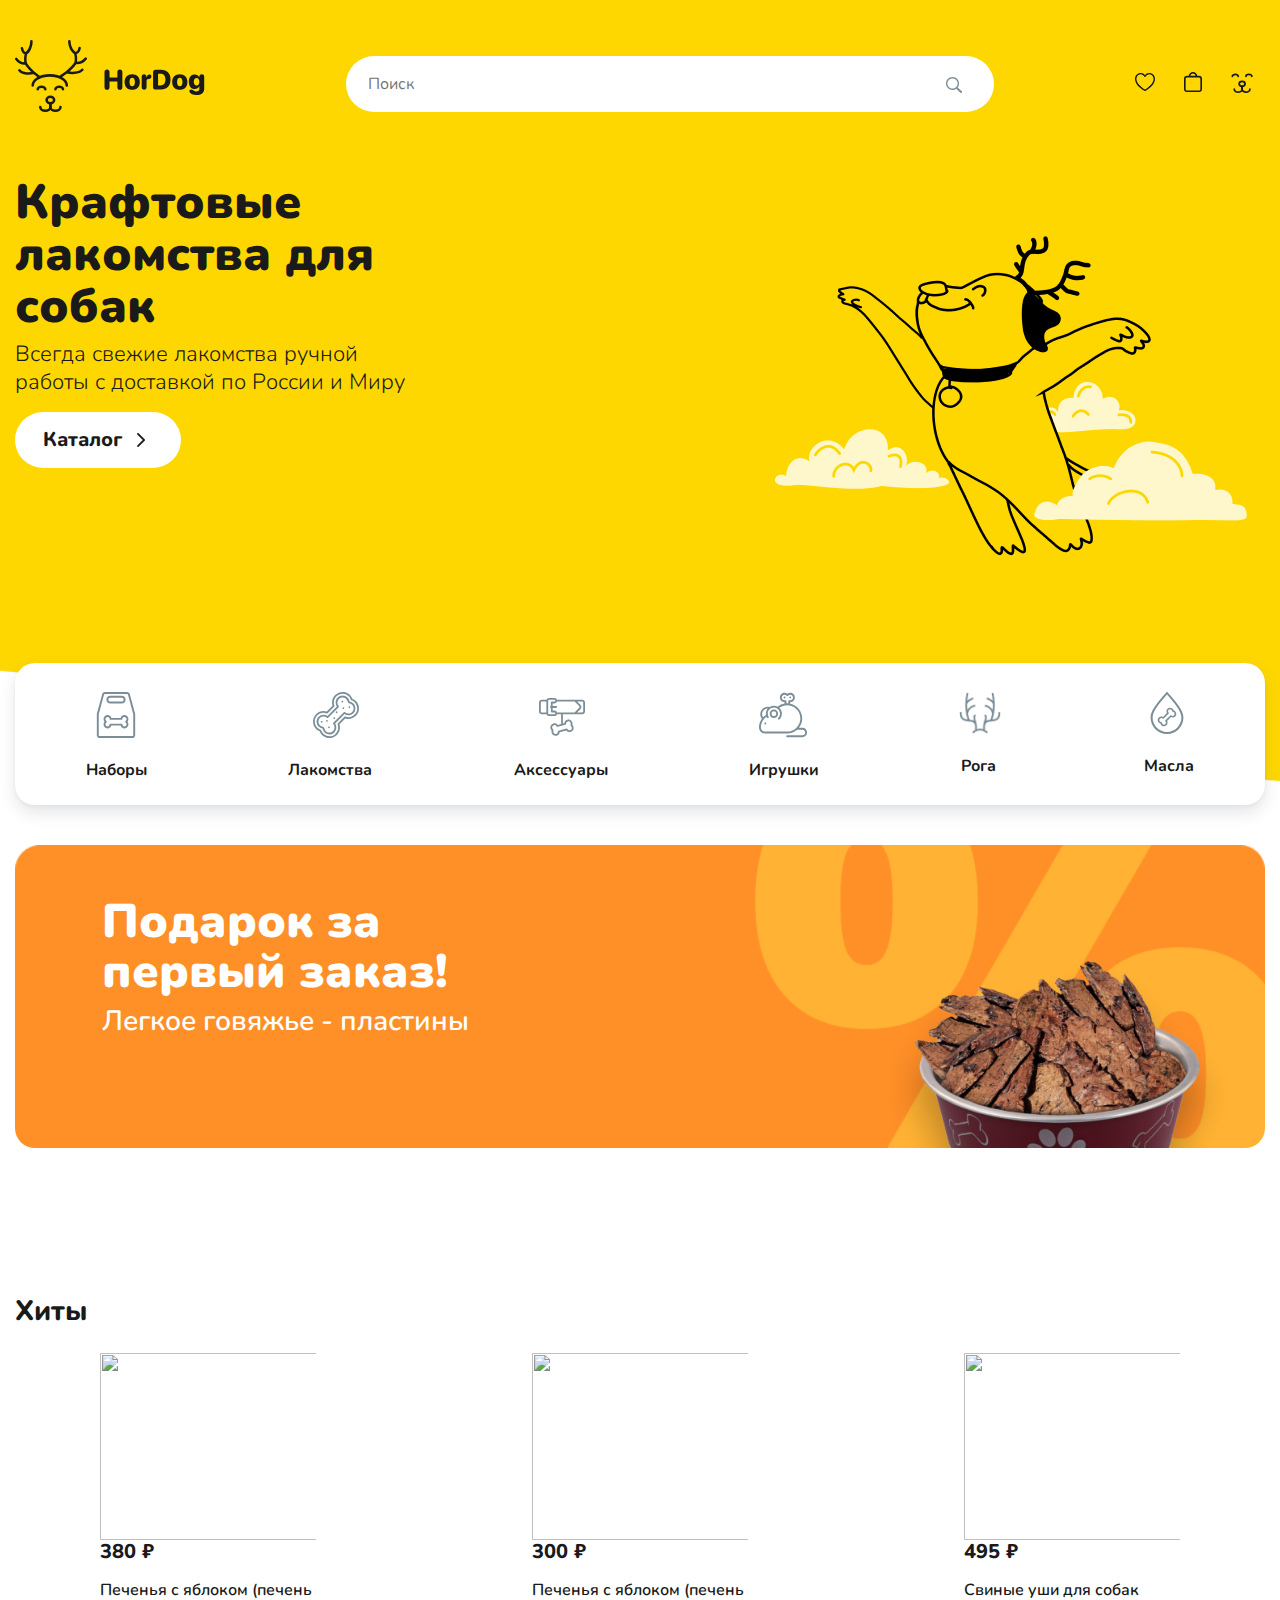
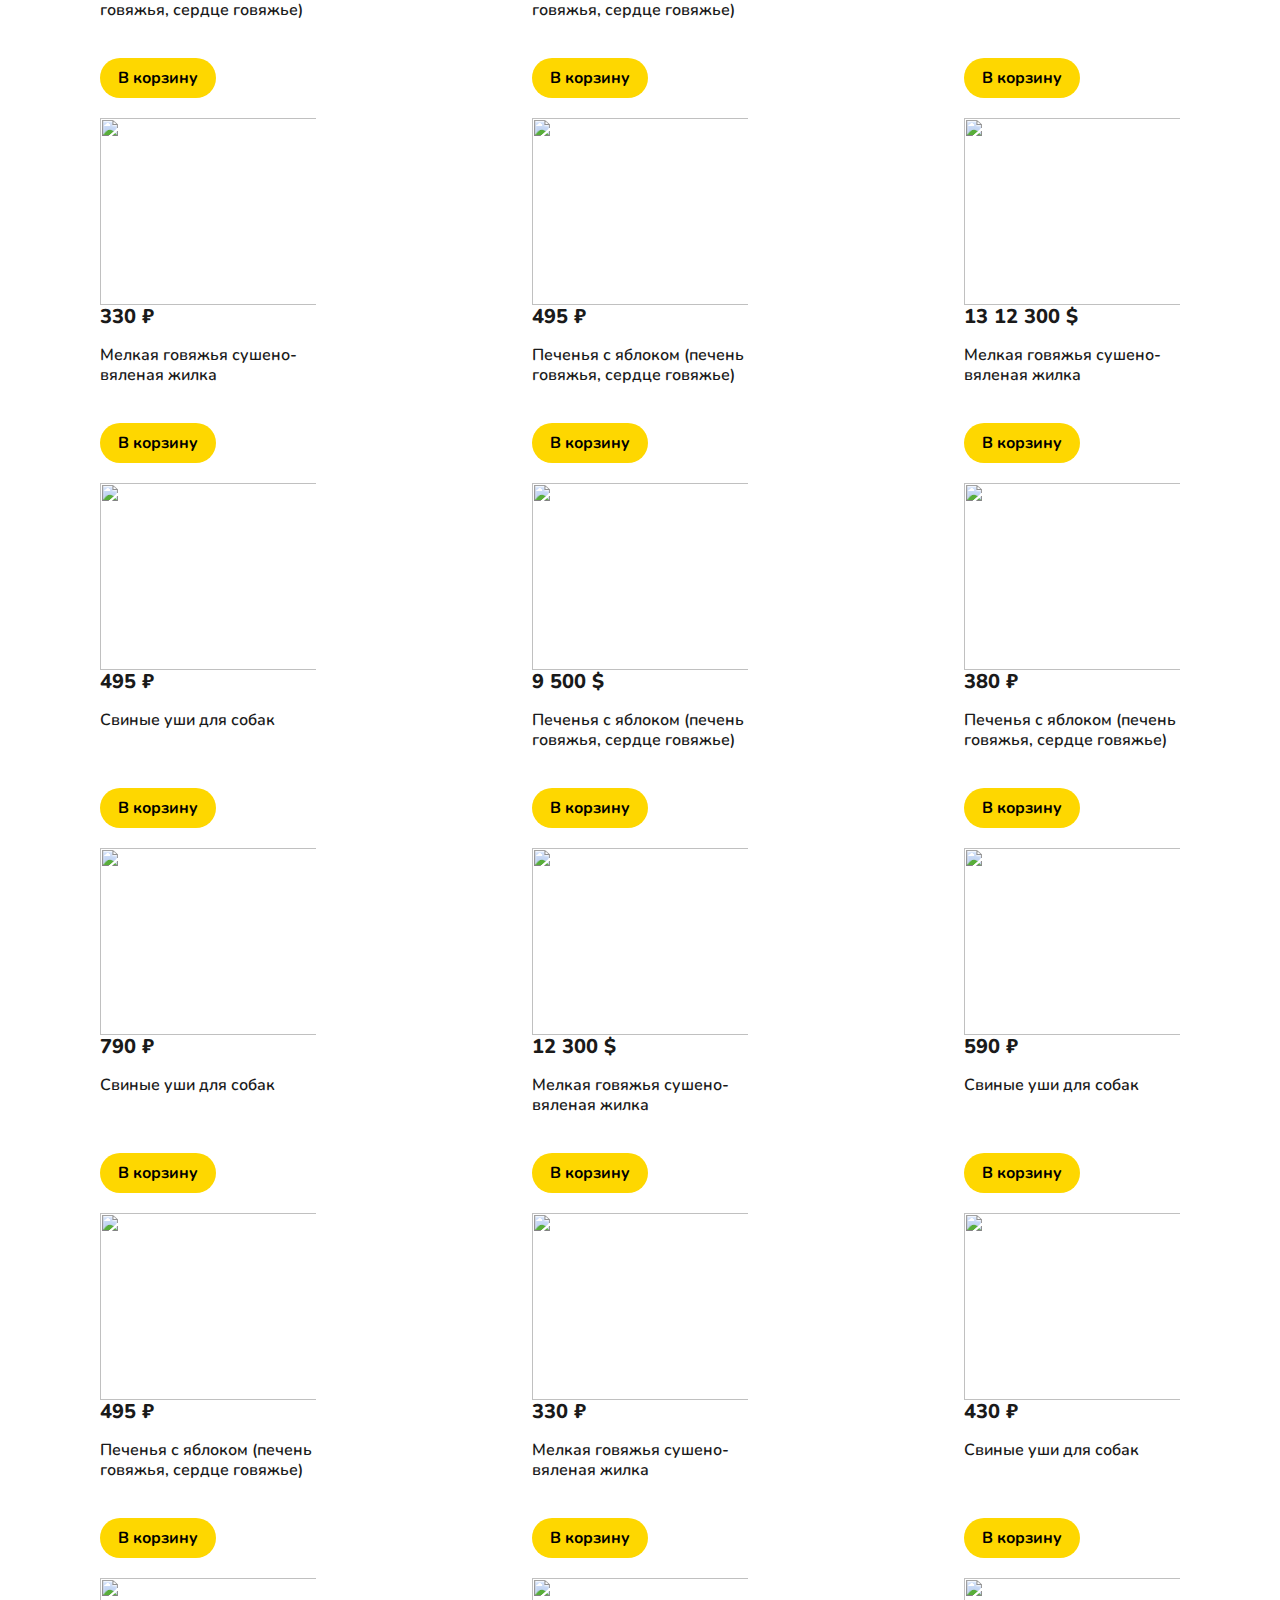
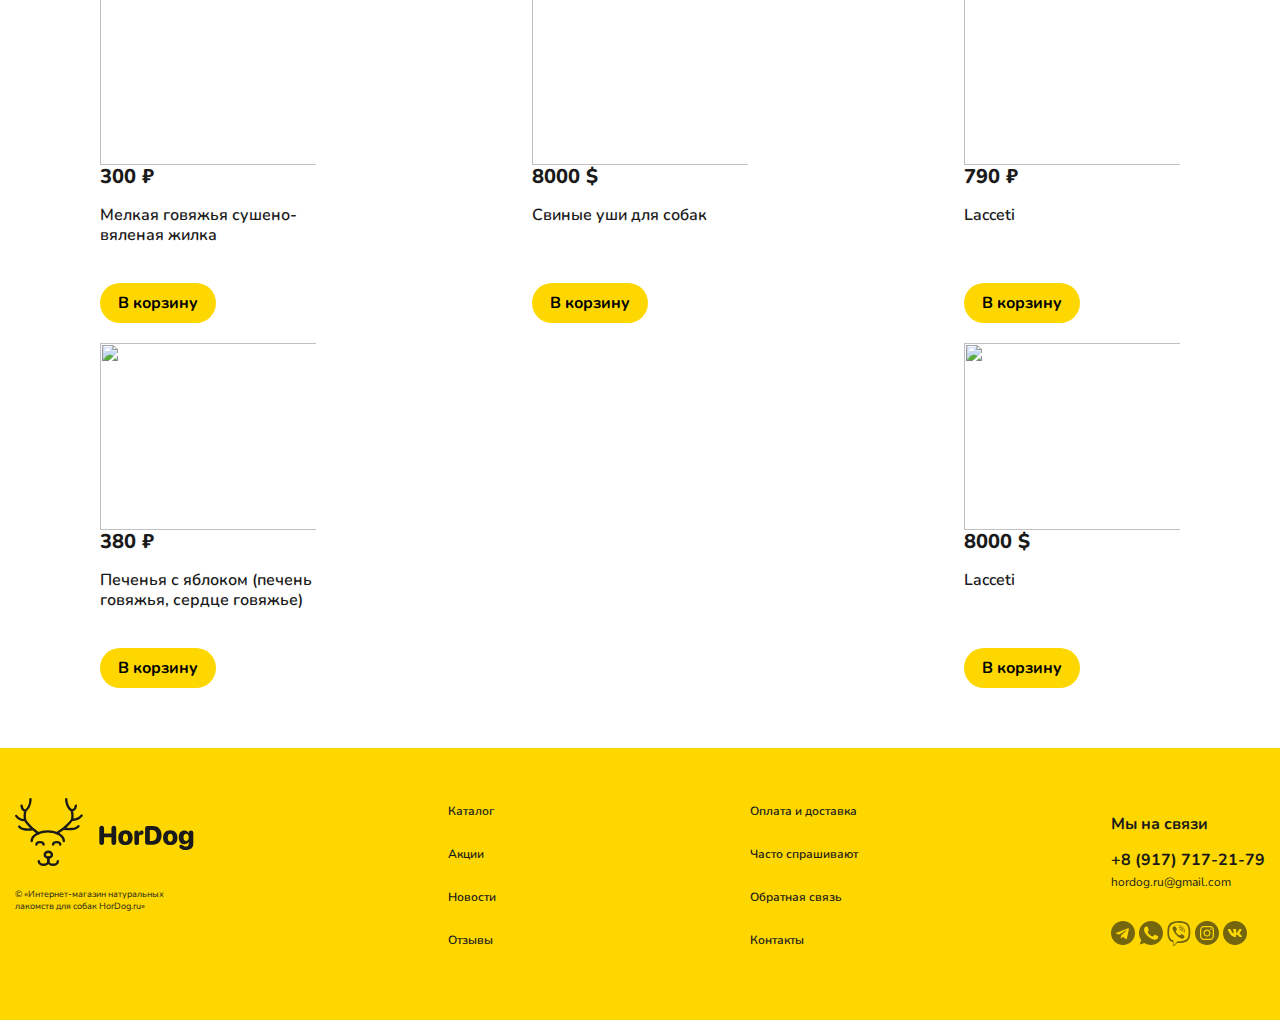
==== commit 6472dbb4: "modal enter add" ====
--- a/index.html
+++ b/index.html
@@ -5,6 +5,7 @@
     <meta http-equiv="X-UA-Compatible" content="IE=edge">
     <meta name="viewport" content="width=device-width, initial-scale=1.0">
     <link rel="stylesheet" href="https://cdnjs.cloudflare.com/ajax/libs/slick-carousel/1.8.1/slick.min.css" integrity="sha512-yHknP1/AwR+yx26cB1y0cjvQUMvEa2PFzt1c9LlS4pRQ5NOTZFWbhBig+X9G9eYW/8m0/4OXNx8pxJ6z57x0dw==" crossorigin="anonymous" referrerpolicy="no-referrer" />
+    <link rel="stylesheet" href="https://cdnjs.cloudflare.com/ajax/libs/font-awesome/6.0.0-beta3/css/all.min.css" integrity="sha512-Fo3rlrZj/k7ujTnHg4CGR2D7kSs0v4LLanw2qksYuRlEzO+tcaEPQogQ0KaoGN26/zrn20ImR1DfuLWnOo7aBA==" crossorigin="anonymous" referrerpolicy="no-referrer" />
     <link rel="stylesheet" href="./css/bootstrap.min.css">
     <link rel="stylesheet" href="./css/main.css">
     <title>HorDog</title>
@@ -27,7 +28,7 @@
                       <button class="btn" data-target="#modal1"><img class="regist-button-img" src="./image/header-dog-icon.svg" width="22" height="20"  alt="header-dog-icon"></button>
                 </div>
                   <!-- Modal -->
-                  <div class="regist-modal " id="modal1">
+                  <div class="regist-modal" id="modal1">
                     <div class="regist-modal--header">
                         <p class="regist-modal--header_padding">Регистрация</p>
                         <button class="regist-modal--header-close" data-target="#modal1"> <img src="./image/Close.svg" width="17" height="20" alt=""></button>
@@ -44,6 +45,22 @@
                     </div>
                 <img class="header-menu" src="./image/Menu.svg" width="25" height="15" alt="Menu">
 
+                <div class="regist-modal-enter " id="modal2">
+                  <div class="regist-modal--header-enter">
+                    <button class="regist-modal--header-close-enter" data-target="#modal1"> <i class="previus fa-solid fa-arrow-left"></i></button>
+                      <p class="regist-modal--header_padding-enter">Вход</p>
+                  </div>
+                  <div class="regist-modal--body">
+                        <input class="regist-modal--body-email-enter" type="email" placeholder="Email">
+                        <input class="regist-modal--body-paswoord-enter" type="password" placeholder="Пароль">
+                      </div>
+                      <p class="regist-modal--body-padding-enter">
+                        Восстановить пароль
+                      </p>
+                        <button type="button" class="regist-modal--body-regist-enter" data-bs-dismiss="modal">Войти</button>
+                        <button type="button" class="regist-modal--body-next-enter" data-bs-dismiss="modal" aria-label="Close">Регистрация</button>
+                  </div>
+                
 
         </header>
         <div class="home-hero">
--- a/css/main.css
+++ b/css/main.css
@@ -2300,8 +2300,8 @@
   max-width: 420px;
   -webkit-transition: top 1s ease-in-out;
   transition: top 1s ease-in-out;
-  -webkit-transform: translate(-50%, 20%);
-          transform: translate(-50%, 20%);
+  -webkit-transform: translate(-50%, -5%);
+          transform: translate(-50%, -5%);
   border-radius: 20px;
   background-color: white;
   z-index: 2;
@@ -2493,6 +2493,209 @@
     width: 290px;
   }
   .regist-modal--body-next {
+    width: 290px;
+  }
+}
+
+.regist-modal-enter {
+  position: fixed;
+  top: 110px;
+  left: 50%;
+  width: 100%;
+  max-width: 420px;
+  -webkit-transition: top 1s ease-in-out;
+  transition: top 1s ease-in-out;
+  -webkit-transform: translate(-50%, -5%);
+          transform: translate(-50%, -5%);
+  border-radius: 20px;
+  background-color: white;
+  z-index: 2;
+  display: none;
+}
+
+.regist-modal.active {
+  top: 15%;
+}
+
+.regist-modal--header-enter {
+  display: -webkit-box;
+  display: -ms-flexbox;
+  display: flex;
+  margin-left: 50px;
+}
+
+.btn {
+  outline: none;
+  border: none;
+  background-color: transparent;
+  cursor: pointer;
+}
+
+.regist-modal--header-close-enter {
+  border: none;
+  background-color: transparent;
+  cursor: pointer;
+  margin-right: 120px;
+  margin-left: -20px;
+}
+
+.regist-modal--header_padding-enter {
+  font-family: sans-serif;
+  font-style: normal;
+  font-weight: 800;
+  font-size: 28px;
+  line-height: 32px;
+  display: -webkit-box;
+  display: -ms-flexbox;
+  display: flex;
+  -webkit-box-align: center;
+      -ms-flex-align: center;
+          align-items: center;
+  color: #000000;
+  margin-top: 20px;
+}
+
+.regist-modal--body-email-enter {
+  padding-top: 14px;
+  padding-bottom: 14px;
+  padding-left: 16px;
+  padding-right: 155px;
+  margin-bottom: 8px;
+  border: 1px solid #CFD8DC;
+  -webkit-box-sizing: border-box;
+          box-sizing: border-box;
+  border-radius: 12px;
+  font-family: "Nunito" , "Arial" , sans-serif;
+  font-style: normal;
+  font-weight: normal;
+  font-size: 16px;
+  line-height: 20px;
+  color: #7B8E98;
+  margin-left: 20px;
+  outline: none;
+}
+
+.regist-modal--body-email-enter:focus {
+  border: 2px solid #FED700;
+}
+
+.regist-modal--body-paswoord-enter {
+  padding-top: 14px;
+  padding-bottom: 14px;
+  padding-left: 16px;
+  padding-right: 155px;
+  margin-bottom: 8px;
+  border: 1px solid #CFD8DC;
+  -webkit-box-sizing: border-box;
+          box-sizing: border-box;
+  border-radius: 12px;
+  font-family: "Nunito" , "Arial" , sans-serif;
+  font-style: normal;
+  font-weight: normal;
+  font-size: 16px;
+  line-height: 20px;
+  color: #7B8E98;
+  margin-left: 20px;
+  outline: none;
+}
+
+.regist-modal--body-paswoord-enter:focus {
+  border: 2px solid #FED700;
+}
+
+.regist-modal--body-padding-enter {
+  max-width: 356px;
+  margin-left: 20px;
+  font-family: "Nunito" , "Arial" , sans-serif;
+  font-style: normal;
+  font-weight: normal;
+  font-size: 12px;
+  line-height: 14px;
+  color: #7B8E98;
+}
+
+.regist-modal--body-regist-enter {
+  border: none;
+  width: 356px;
+  height: 48px;
+  margin-left: 25px;
+  background-color: #FED700;
+  border-radius: 55px;
+  margin-bottom: 12px;
+  font-family: sans-serif;
+  font-style: normal;
+  font-weight: bold;
+  font-size: 16px;
+  line-height: 20px;
+  color: #1A1A1A;
+}
+
+.regist-modal--body-next-enter {
+  width: 356px;
+  height: 48px;
+  margin-left: 25px;
+  background-color: white;
+  border: 1px solid #7B8E98;
+  border-radius: 55px;
+  margin-bottom: 42px;
+}
+
+#overlay {
+  display: none;
+  position: fixed;
+  top: 0;
+  left: 0;
+  width: 100%;
+  height: 100%;
+  background-color: rgba(0, 0, 0, 0.2);
+  z-index: 1;
+}
+
+.previus {
+  margin: 0;
+  padding: 0;
+  font-size: 24px;
+  -ms-flex-item-align: center;
+      -ms-grid-row-align: center;
+      align-self: center;
+}
+
+#overlay.active {
+  display: block;
+}
+
+@media only screen and (max-width: 488px) {
+  .regist-modal-enter {
+    max-width: 343px;
+  }
+  .regist-modal--body-email-enter {
+    padding-right: 90px;
+  }
+  .regist-modal--body-paswoord-enter {
+    padding-right: 90px;
+  }
+  .regist-modal--body-regist-enter {
+    width: 290px;
+  }
+  .regist-modal--body-next-enter {
+    width: 290px;
+  }
+}
+
+@media only screen and (max-width: 422px) {
+  .regist-modal-enter {
+    max-width: 343px;
+  }
+  .regist-modal--body-email-enter {
+    padding-right: 75px;
+  }
+  .regist-modal--body-paswoord-enter {
+    padding-right: 75px;
+  }
+  .regist-modal--body-regist-enter {
+    width: 290px;
+  }
+  .regist-modal--body-next-enter {
     width: 290px;
   }
 }
@@ -2806,6 +3009,7 @@
   -webkit-box-pack: justify;
       -ms-flex-pack: justify;
           justify-content: space-between;
+  margin-bottom: 50px;
 }
 
 .cardImg {
@@ -2826,7 +3030,6 @@
 .Cardbox {
   max-width: 236px;
   padding: 10px;
-  height: 359px;
   margin-left: 75px;
   margin-right: 75px;
 }
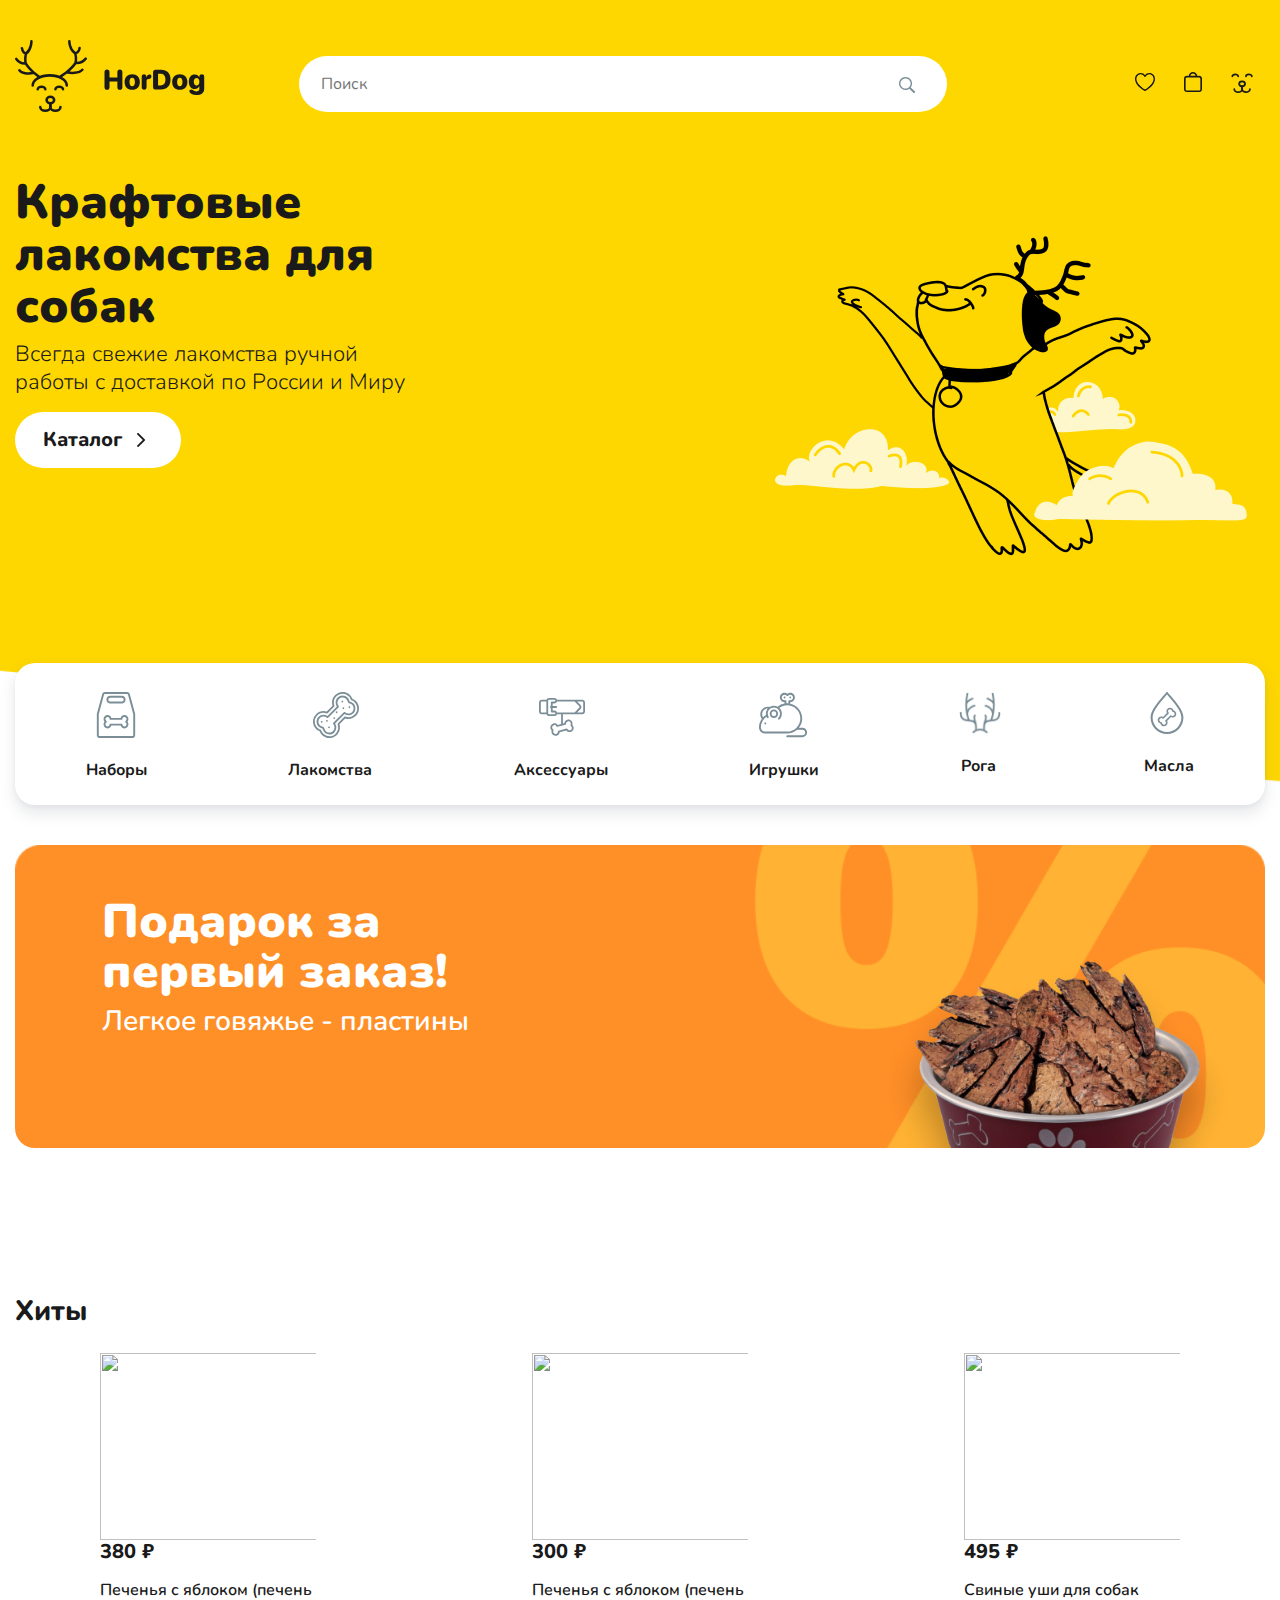
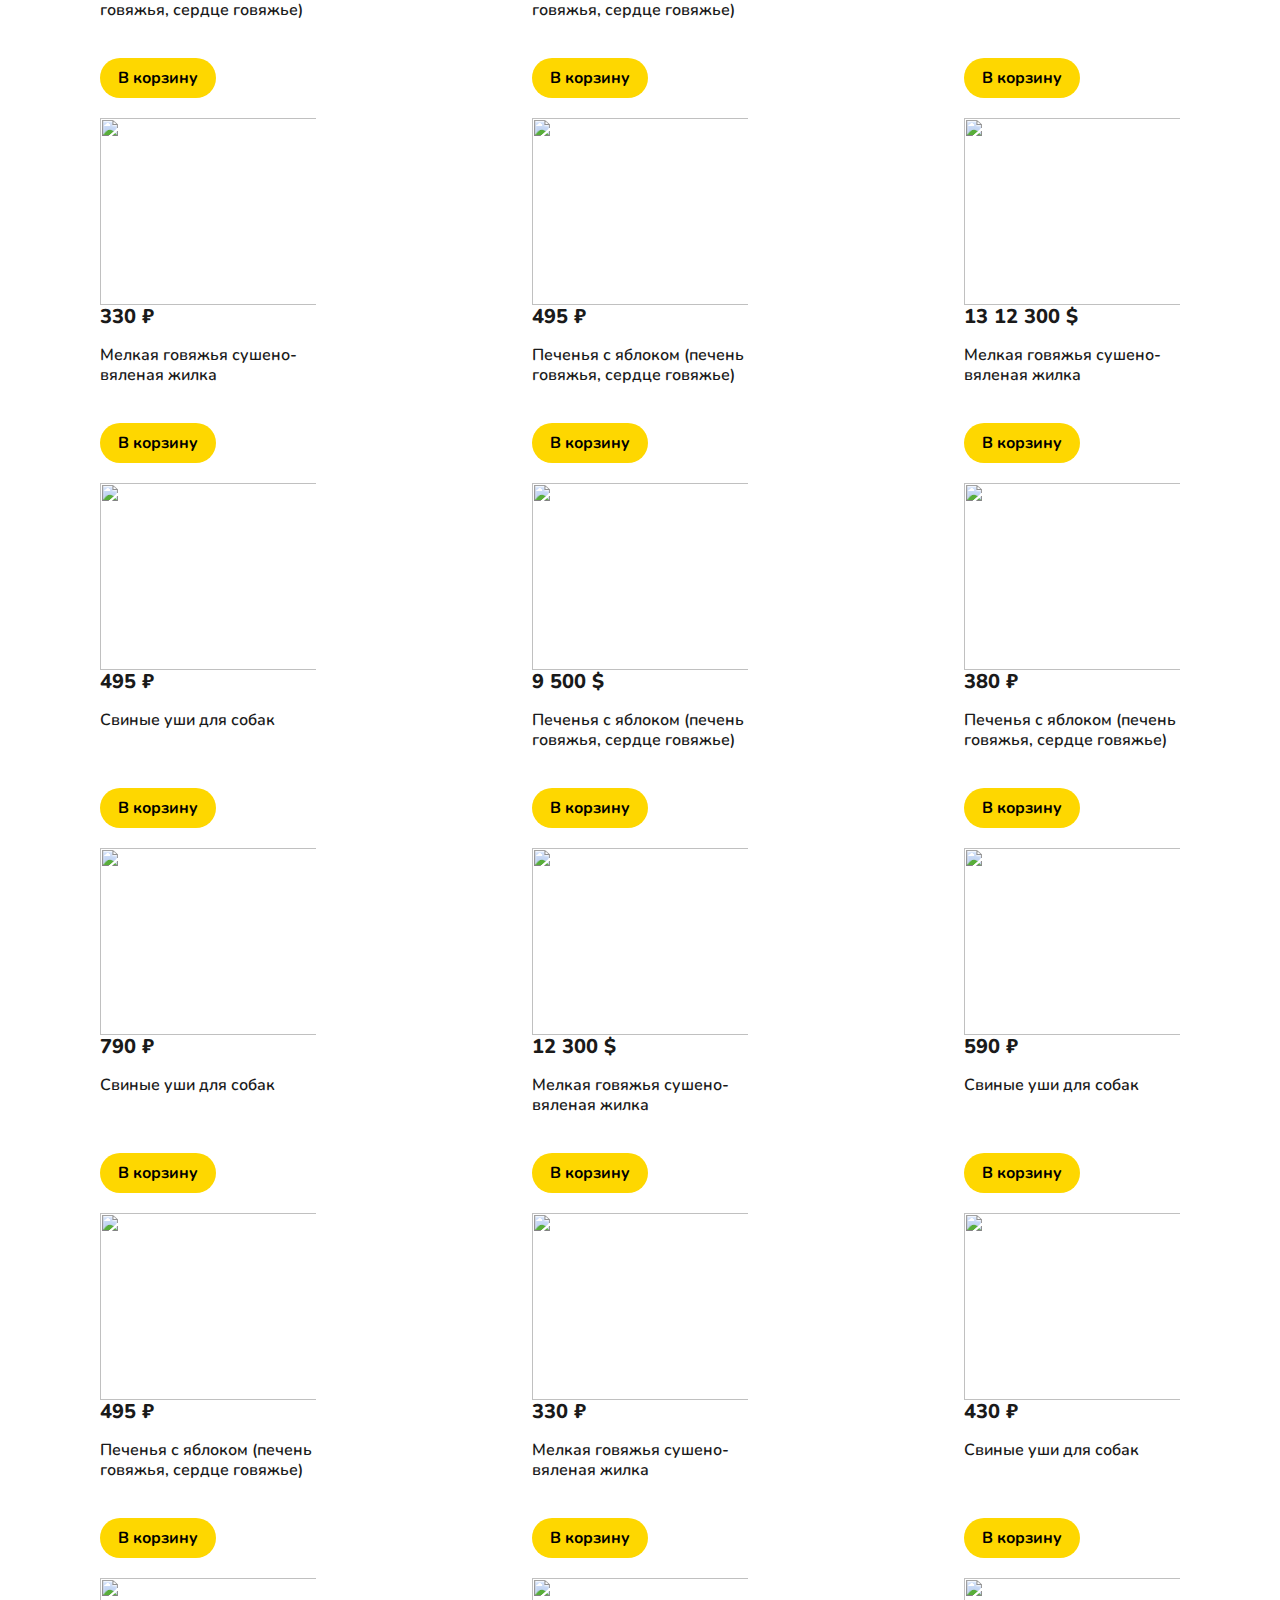
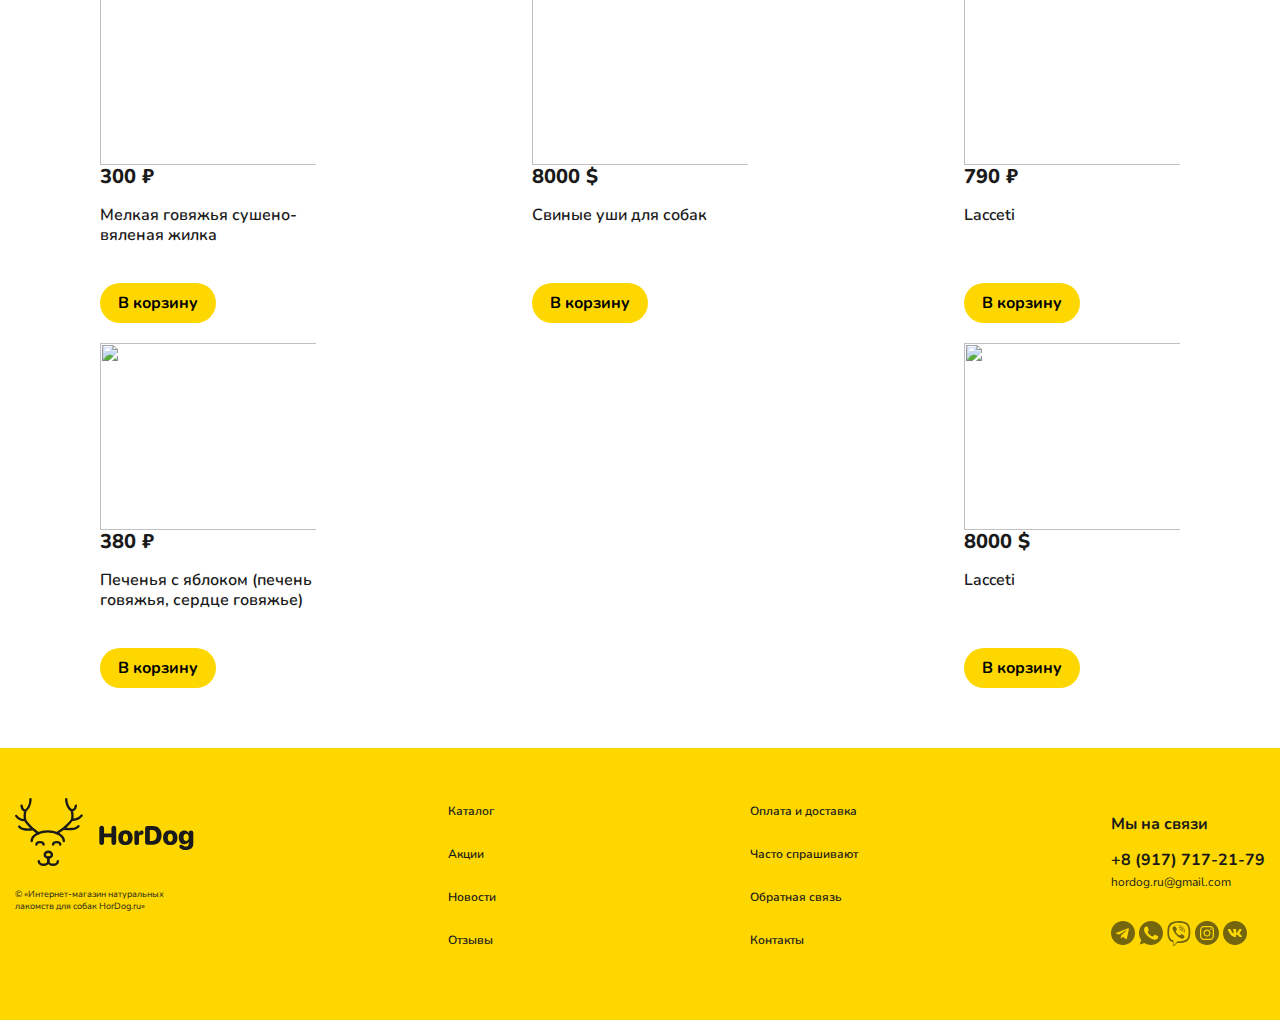
==== commit 77cb6aab: "add img userlogin" ====
--- a/index.html
+++ b/index.html
@@ -15,15 +15,24 @@
 </div>
 <section class="section">
     <div class="container">
+      <div class="modal-super-login">
+        <h2 class="modal-super-login-heading">Добро пожаловать !</h2>
+        <p class="modal-super-login-padding">Вы зарегистрировались и теперь можете покупать все, что захотите</p>
+
+        <button class="modal-super-login-button">ОК</button>
+      </div>
         <header class="header">
            <a  href="./index.html"><img class="header__image" src="./image/header-logo.svg" width="191" height="72" alt="home-logo-dog"></a>  
             <div class="header__input">
                 <input class="header__input-search" type="text" placeholder="Поиск">
                 <a class="header-search" href=""><img class="header__input-image" src="./image/header-Search.svg" width="16" height="16" alt="Search"></a>
             </div>
-
+            <div class="users">
+              <img class="userimg" src="./image/userlogin.png" width="50" height="50" alt="userlogin">
+              <h3 class="userlogin-heading"></h3>
+            </div>
             <div class="header__icon">
-              <a href="#"> <img class="header-atribut-shop" src="./image/header-icon-favorites.svg" alt=""></a>
+              <a href="./like.html"> <img class="header-atribut-shop" src="./image/header-icon-favorites.svg" alt=""></a>
               <a href="#"> <img class="header-atribut-like" src="./image/header-icon-cart.svg" alt=""></a>
                       <button class="btn" data-target="#modal1"><img class="regist-button-img" src="./image/header-dog-icon.svg" width="22" height="20"  alt="header-dog-icon"></button>
                 </div>
@@ -33,10 +42,11 @@
                         <p class="regist-modal--header_padding">Регистрация</p>
                         <button class="regist-modal--header-close" data-target="#modal1"> <img src="./image/Close.svg" width="17" height="20" alt=""></button>
                     </div>
-                    <div class="regist-modal--body">
-                          <input class="regist-modal--body-email" type="email" placeholder="Email">
-                          <input class="regist-modal--body-paswoord" type="password" placeholder="Пароль">
-                        </div>
+                    <form class="regist-modal--body">
+                          <input class="regist-modal--body-email" type="email" placeholder="имя" required>
+                          <input class="regist-modal--body-paswoord" type="password" placeholder="Пароль" required>
+                          <p class="error-data">Эта информация включена!</p>
+                        </form>
                         <p class="regist-modal--body-padding">
                           Регистрируясь на сайте, вы соглашаетесь с нашими Правилами и Политикой конфиденциальности и соглашаетесь на информационную рассылку.
                         </p>
@@ -53,6 +63,7 @@
                   <div class="regist-modal--body">
                         <input class="regist-modal--body-email-enter" type="email" placeholder="Email">
                         <input class="regist-modal--body-paswoord-enter" type="password" placeholder="Пароль">
+                        <p class="error-data-login">ошибка пользователя или пароля!</p>
                       </div>
                       <p class="regist-modal--body-padding-enter">
                         Восстановить пароль
@@ -104,10 +115,17 @@
   <div class="container">
     <div class="close-modal">
       <img class="close-modal-x" width="14" height="14" src="./image/Close.svg" alt="Close">  
-      <button class="close-modal-x--button">
-        Войти
-      </button>
-    </div>
+
+      <div class="user-login">
+        <button class="close-modal-x--button">
+          Войти
+        </button>
+        <img class="img-user" src="./image/userlogin.png" width="24" height="24" alt="">
+      </div>
+
+
+    </div>
+
       <ul class="close-modal-item">
         <li class="close-modal-item--list">
           <a class="close-modal-item--list--atribut" href="#">
@@ -269,6 +287,10 @@
   <div  id="overlay">
             
   </div>
+  <div  id="overlays">
+            
+  </div>
+  <script src="./js/registratsiya.js"></script>
   <script src="./js/data.js"></script>
     <script src="./js/main.js"></script>
     <script src="./js/bootstrap.min.js"></script>
@@ -289,7 +311,7 @@
         slidesToShow: 2,
         slidesToScroll: 1,
         infinite: true,
-        dots: true
+        dots: false
       }
     },
     {
--- a/css/main.css
+++ b/css/main.css
@@ -496,6 +496,9 @@
 }
 
 @media only screen and (max-width: 861px) {
+  .users {
+    display: none;
+  }
   .header__input-image {
     position: relative;
     left: 500px;
@@ -503,6 +506,9 @@
 }
 
 @media only screen and (max-width: 861px) {
+  .users {
+    display: none;
+  }
   .header__input-image {
     position: relative;
     left: 500px;
@@ -710,6 +716,9 @@
 }
 
 @media only screen and (max-width: 744px) {
+  .users {
+    display: none;
+  }
   .header__input-image {
     position: relative;
     left: 470px;
@@ -721,6 +730,9 @@
 }
 
 @media only screen and (max-width: 684px) {
+  .users {
+    display: none;
+  }
   .header__image {
     margin-top: 30px;
   }
@@ -942,6 +954,9 @@
 }
 
 @media only screen and (max-width: 627px) {
+  .users {
+    display: none;
+  }
   .header__image {
     margin-top: 30px;
   }
@@ -1163,6 +1178,9 @@
 }
 
 @media only screen and (max-width: 519px) {
+  .users {
+    display: none;
+  }
   .header__image {
     margin-top: 30px;
   }
@@ -1384,6 +1402,9 @@
 }
 
 @media only screen and (max-width: 453px) {
+  .users {
+    display: none;
+  }
   .header__input-image {
     position: relative;
     left: 200px;
@@ -1606,6 +1627,9 @@
 }
 
 @media only screen and (max-width: 398px) {
+  .users {
+    display: none;
+  }
   .header__image {
     margin-top: 30px;
   }
@@ -1824,6 +1848,26 @@
     left: 251px;
     top: 10px;
   }
+}
+
+.users {
+  position: relative;
+  top: 60px;
+  height: 50px;
+  display: -webkit-box;
+  display: -ms-flexbox;
+  display: flex;
+  margin: 0;
+  padding: 0;
+}
+
+.userimg {
+  display: none;
+  margin-right: 20px;
+}
+
+.userlogin-heading {
+  padding-top: 7px;
 }
 
 .section0 {
@@ -2700,6 +2744,182 @@
   }
 }
 
+.error-data {
+  color: red;
+  margin-left: 20px;
+  display: none;
+}
+
+.error-data-login {
+  color: red;
+  margin-left: 20px;
+  display: none;
+}
+
+.modal-super-login {
+  display: none;
+  z-index: 10000;
+  background-color: white;
+  max-width: 370px;
+  position: fixed;
+  left: 580px;
+  text-align: center;
+  top: 220px;
+  padding-top: 30px;
+  padding-bottom: 30px;
+}
+
+.modal-super-login-heading {
+  font-family: "Nunito";
+  font-style: normal;
+  font-weight: 800;
+  font-size: 28px;
+  line-height: 32px;
+  display: -webkit-box;
+  display: -ms-flexbox;
+  display: flex;
+  color: #111;
+  margin-left: 42px;
+}
+
+.modal-super-login-padding {
+  font-family: "Nunito";
+  font-style: normal;
+  font-weight: bold;
+  font-size: 16px;
+  line-height: 20px;
+  color: #111;
+  margin-left: 10px;
+  margin-right: 10px;
+}
+
+.modal-super-login-button {
+  background-color: white;
+  border-radius: 15px;
+  -webkit-box-flex: 0;
+      -ms-flex: none;
+          flex: none;
+  -webkit-box-ordinal-group: 1;
+      -ms-flex-order: 0;
+          order: 0;
+  -ms-flex-item-align: stretch;
+      align-self: stretch;
+  -ms-flex-positive: 0;
+      flex-grow: 0;
+  margin: 8px 0px;
+  border: 3px solid black;
+  padding-left: 20px;
+  padding-right: 20px;
+  font-family: "Nunito";
+  font-style: normal;
+  font-weight: 800;
+  font-size: 22px;
+  line-height: 32px;
+  display: -webkit-box;
+  display: -ms-flexbox;
+  display: flex;
+  margin-left: 142px;
+}
+
+.img-user {
+  display: none;
+  margin-top: 34px;
+  margin-left: 10px;
+}
+
+.user-login {
+  display: -webkit-box;
+  display: -ms-flexbox;
+  display: flex;
+}
+
+#overlays {
+  display: none;
+  position: fixed;
+  top: 0;
+  left: 0;
+  width: 100%;
+  height: 100%;
+  background-color: rgba(0, 0, 0, 0.2);
+  z-index: 3;
+}
+
+@media only screen and (max-width: 1140px) {
+  .modal-super-login {
+    position: fixed;
+    left: 400px;
+  }
+}
+
+@media only screen and (max-width: 868px) {
+  .modal-super-login {
+    position: fixed;
+    left: 250px;
+  }
+}
+
+@media only screen and (max-width: 676px) {
+  .modal-super-login {
+    position: fixed;
+    left: 150px;
+  }
+}
+
+@media only screen and (max-width: 574px) {
+  .modal-super-login {
+    position: fixed;
+    left: 100px;
+  }
+}
+
+@media only screen and (max-width: 471px) {
+  .modal-super-login {
+    position: fixed;
+    max-width: 300px;
+    left: 100px;
+  }
+  .modal-super-login-heading {
+    padding-left: 10px;
+    padding-right: 10px;
+    margin-left: 5px;
+  }
+  .modal-super-login-button {
+    margin-left: 112px;
+  }
+}
+
+@media only screen and (max-width: 443px) {
+  .modal-super-login {
+    position: fixed;
+    max-width: 300px;
+    left: 70px;
+  }
+  .modal-super-login-heading {
+    padding-left: 10px;
+    padding-right: 10px;
+    margin-left: 5px;
+  }
+  .modal-super-login-button {
+    margin-left: 112px;
+  }
+}
+
+@media only screen and (max-width: 375px) {
+  .modal-super-login {
+    position: fixed;
+    max-width: 300px;
+    left: 40px;
+  }
+  .modal-super-login-heading {
+    padding-left: 10px;
+    padding-right: 10px;
+    margin-left: 5px;
+  }
+  .modal-super-login-button {
+    margin-left: 112px;
+  }
+}
+
 .home-hero {
   display: -webkit-box;
   display: -ms-flexbox;
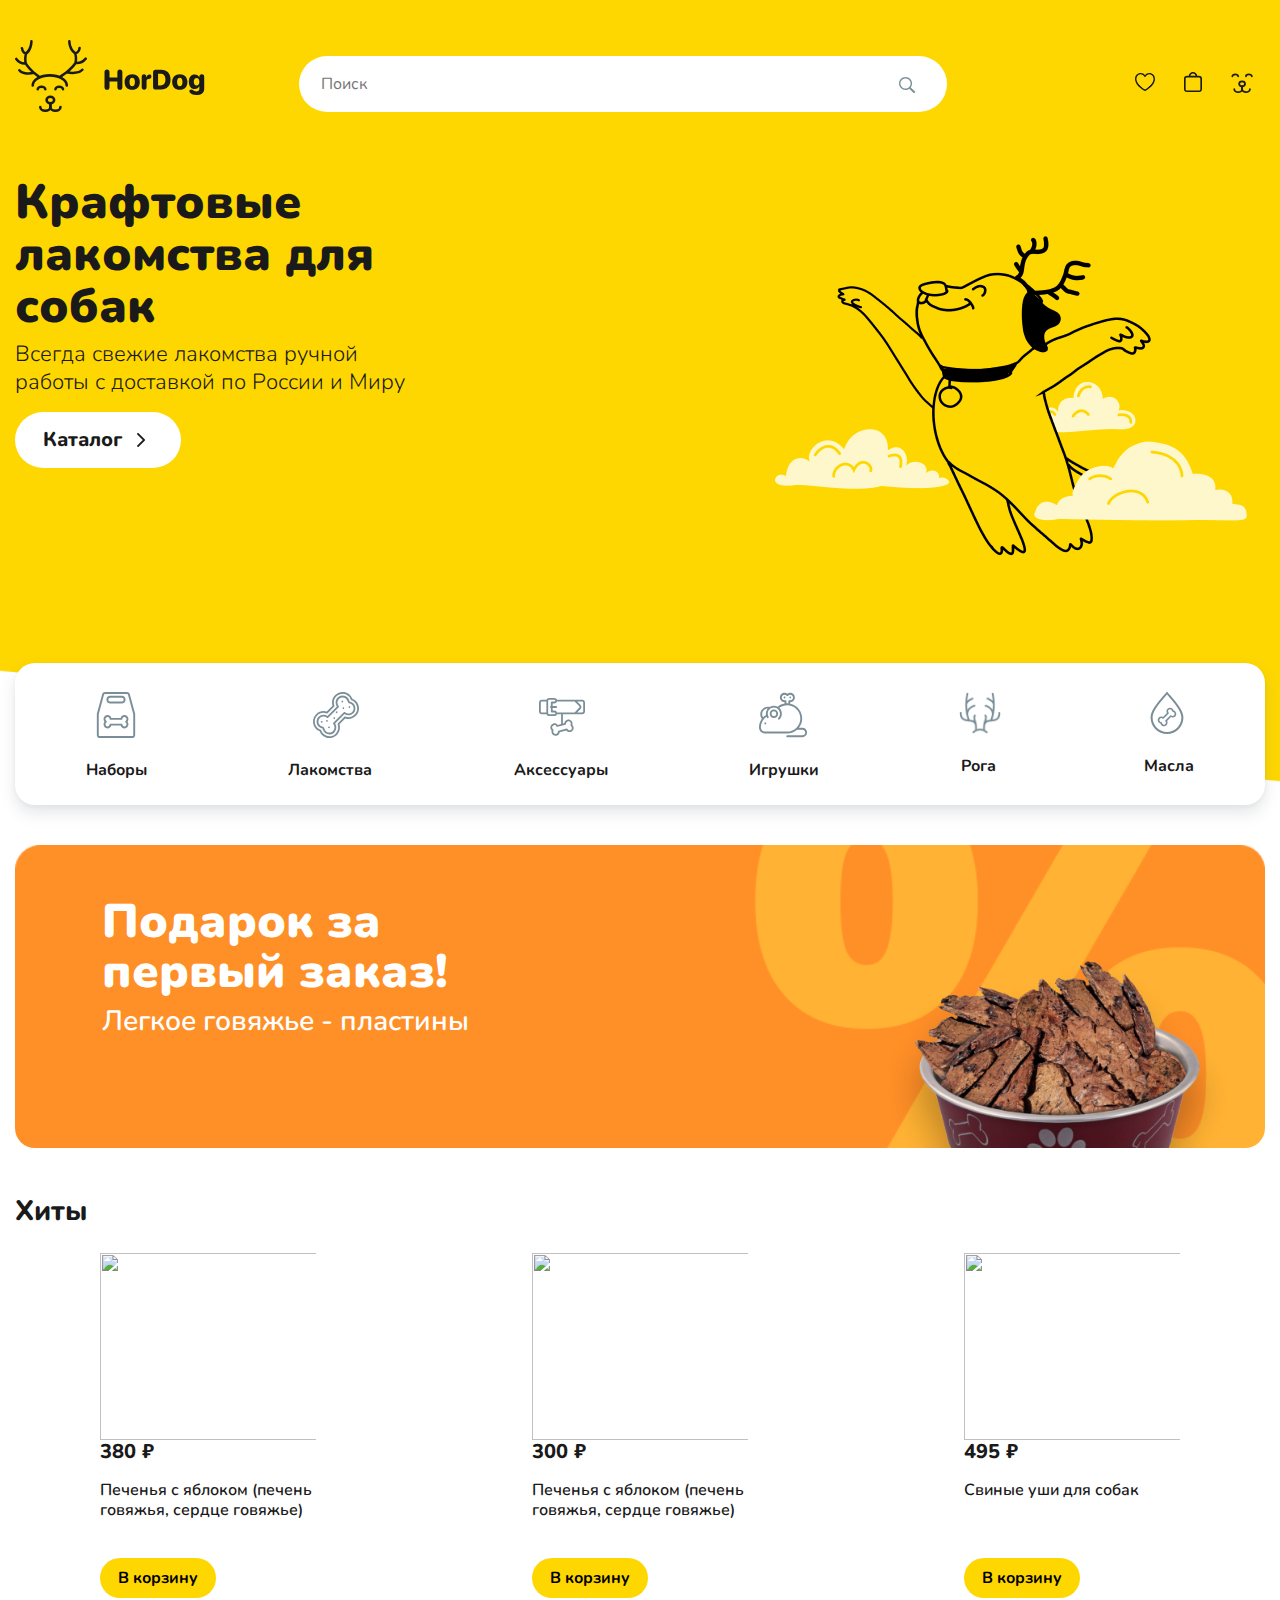
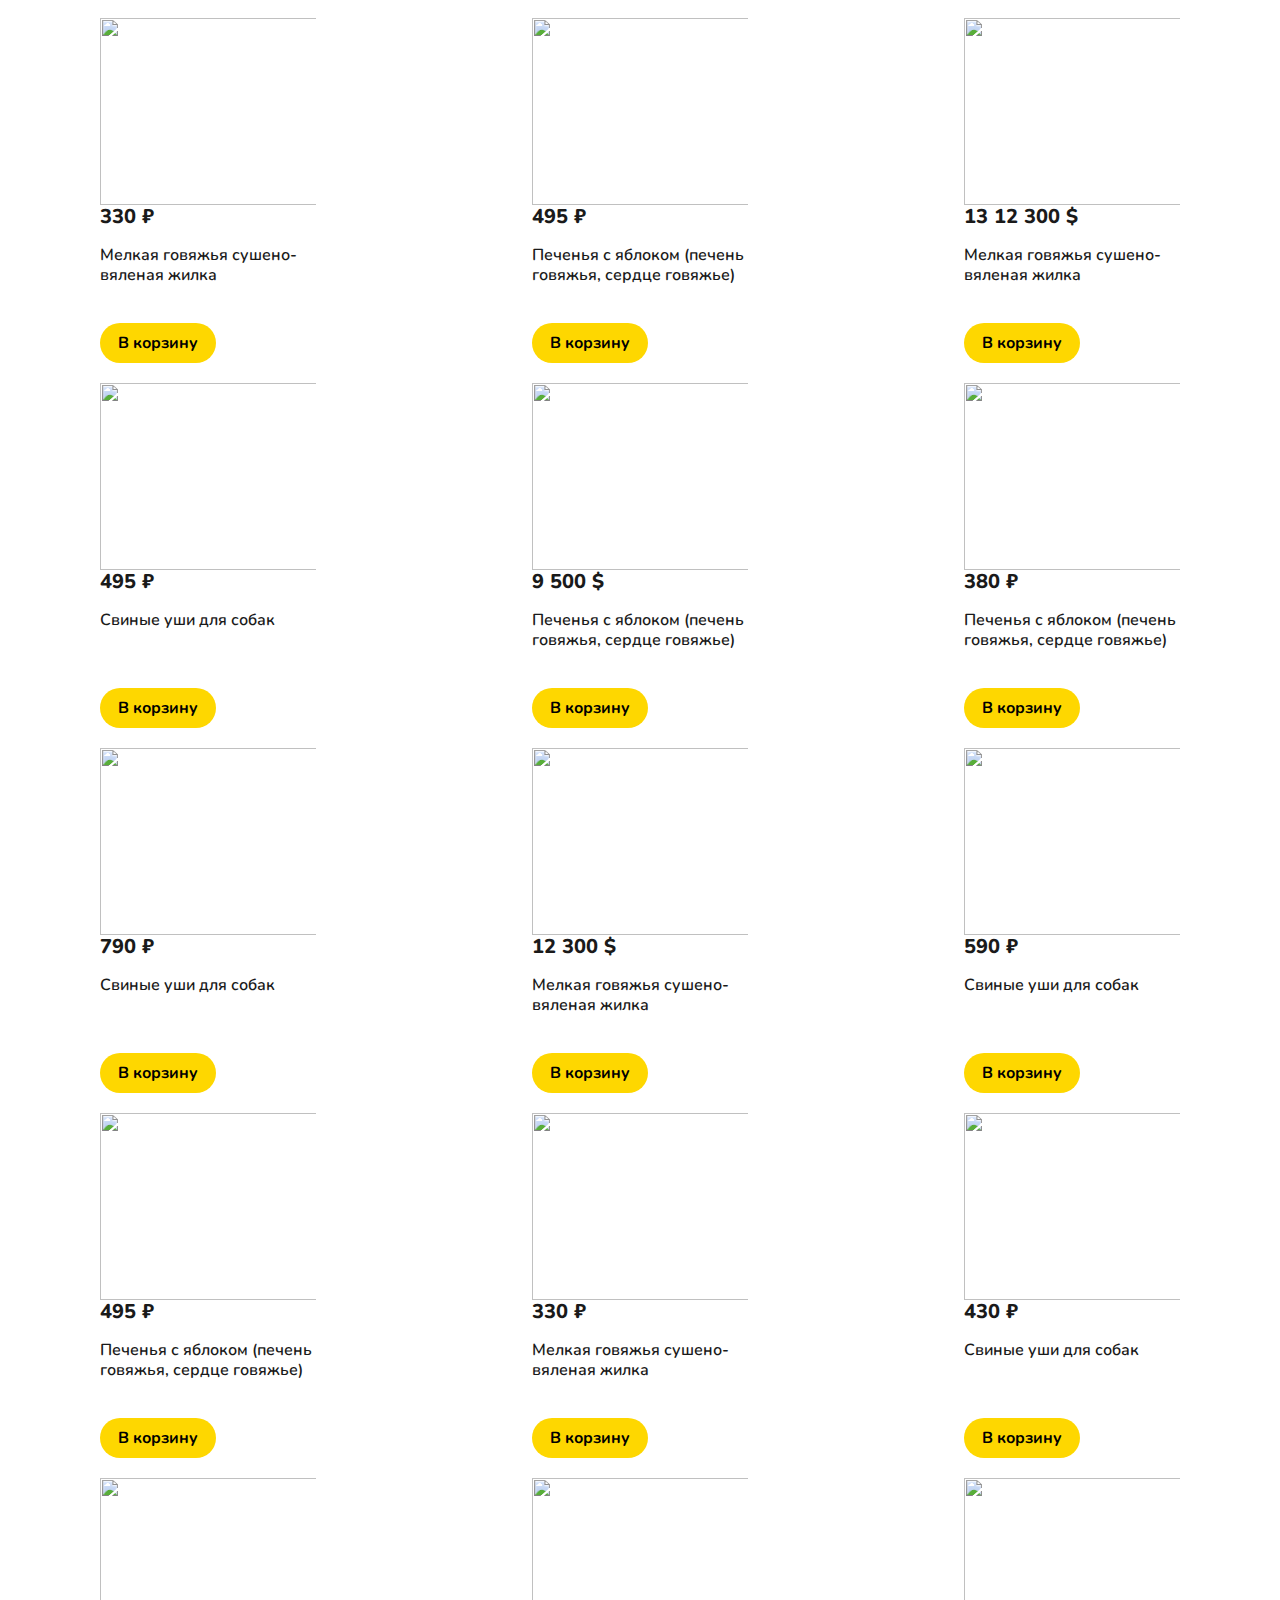
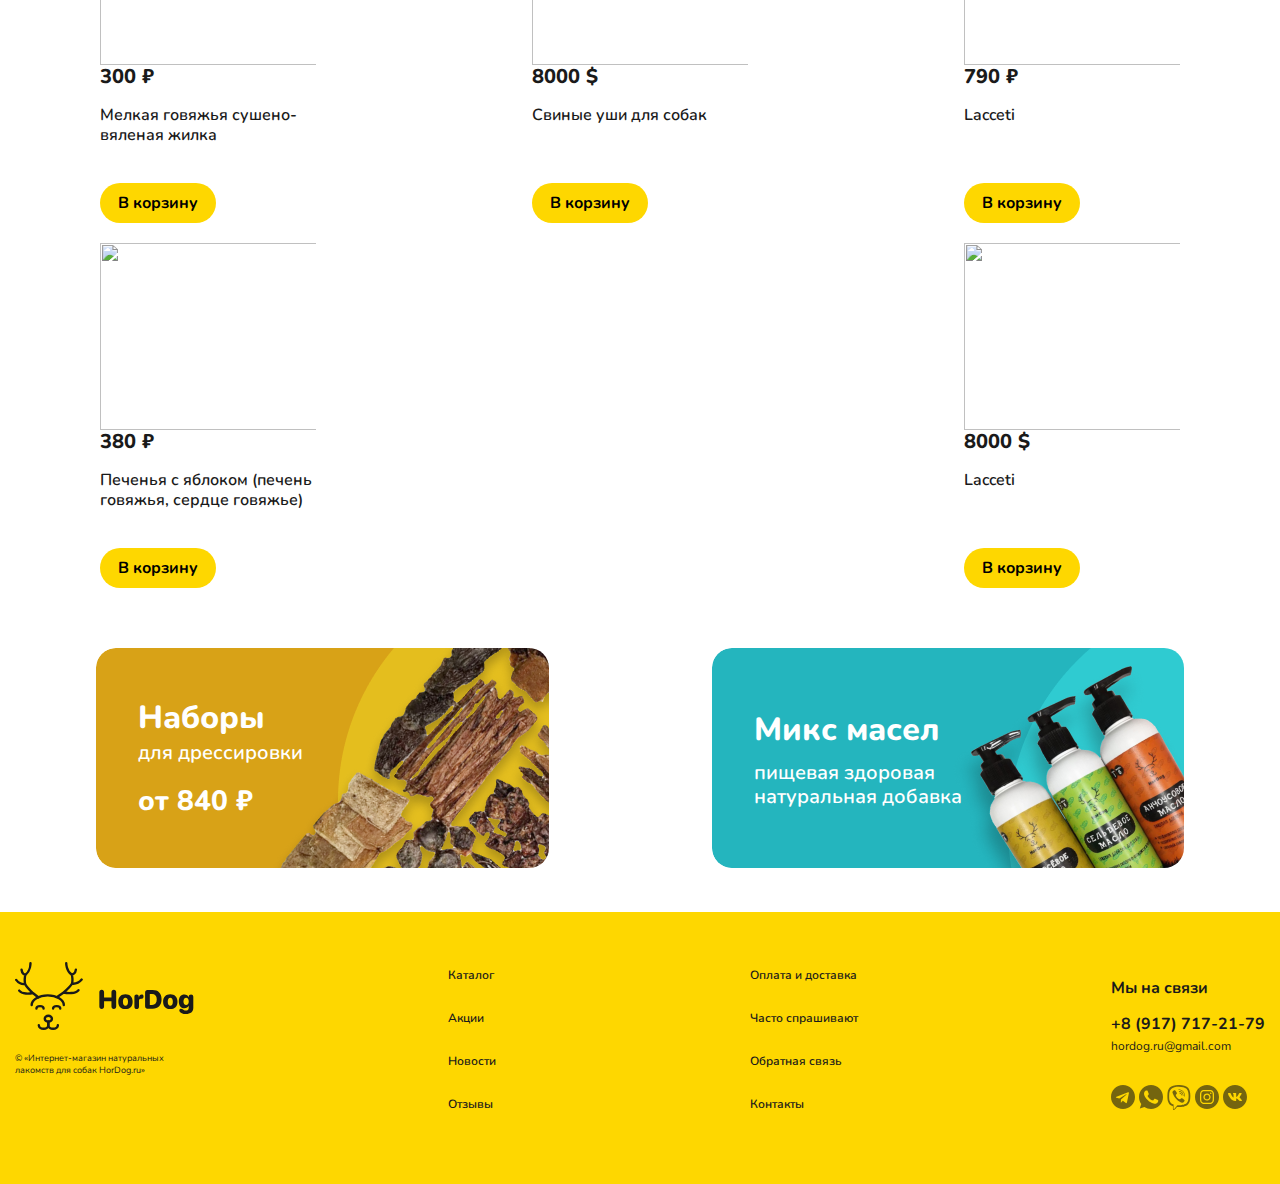
==== commit ffef17f7: "add" ====
--- a/index.html
+++ b/index.html
@@ -113,81 +113,96 @@
 </section>
 <div class="m-modal">
   <div class="container">
-    <div class="close-modal">
-      <img class="close-modal-x" width="14" height="14" src="./image/Close.svg" alt="Close">  
-
-      <div class="user-login">
-        <button class="close-modal-x--button">
-          Войти
-        </button>
-        <img class="img-user" src="./image/userlogin.png" width="24" height="24" alt="">
+    <div class="modal-container">
+      <div class="close-modal">
+        <img class="close-modal-x" width="14" height="14" src="./image/Close.svg" alt="Close">  
+  
+        <div class="user-login">
+          <button class="close-modal-x--button">
+            Войти
+          </button>
+          <img class="img-user" src="./image/userlogin.png" width="24" height="24" alt="">
+        </div>
+  
+  
       </div>
-
-
-    </div>
-
-      <ul class="close-modal-item">
-        <li class="close-modal-item--list">
-          <a class="close-modal-item--list--atribut" href="#">
-            Каталог
-          </a>
-        </li>
-        <li class="close-modal-item--list">
-          <a class="close-modal-item--list--atribut1" href="#">
-            Избранное
-          </a>
-        </li>
-        <li class="close-modal-item--list">
-          <a class="close-modal-item--list--atribut2" href="#">
-            Акции
-          </a>
-        </li>
-        <li class="close-modal-item--list">
-          <a class="close-modal-item--list--atribut3" href="#">
-            Новости
-          </a>
-        </li>
-        <li class="close-modal-item--list">
-          <a class="close-modal-item--list--atribut4" href="#">
-            Отзывы
-          </a>
-        </li>
-      </ul>
-
-
-      <hr class="headering">
-
-      <ul class="item-about">
-        <li class="item-about-list">
-          <a class="item-about-list-atribut" href="#">Оплата и доставка</a>
-        </li>
-        <li class="item-about-list">
-          <a class="item-about-list-atribut" href="#">Часто спрашивают</a>
-        </li>
-        <li class="item-about-list">
-          <a class="item-about-list-atribut" href="#">Обратная связь</a>
-        </li>
-        <li class="item-about-list">
-          <a class="item-about-list-atribut" href="#">Контакты</a>
-        </li>
-      </ul>
-      <hr class="headerings">
-
-      <div class="help">
-        <p class="help-padding">
-          Остались вопросы?
-        </p>
-        <span class="help-spanner">
-          Обратитесь в нашу службу поддержки
-        </span>
-        <button class="help-buttons">
-          Перейти
-        </button>
-      </div>
-  </div>  
-
-
-</div>
+  
+        <ul class="close-modal-item">
+          <li class="close-modal-item--list">
+            <a class="close-modal-item--list--atribut" href="#">
+              Каталог
+            </a>
+          </li>
+          <li class="close-modal-item--list">
+            <a class="close-modal-item--list--atribut1" href="#">
+              Избранное
+            </a>
+          </li>
+          <li class="close-modal-item--list">
+            <a class="close-modal-item--list--atribut2" href="#">
+              Акции
+            </a>
+          </li>
+          <li class="close-modal-item--list">
+            <a class="close-modal-item--list--atribut3" href="#">
+              Новости
+            </a>
+          </li>
+          <li class="close-modal-item--list">
+            <a class="close-modal-item--list--atribut4" href="#">
+              Отзывы
+            </a>
+          </li>
+        </ul>
+  
+  
+        <hr class="headering">
+  
+        <ul class="item-about">
+          <li class="item-about-list">
+            <a class="item-about-list-atribut" href="#">Оплата и доставка</a>
+          </li>
+          <li class="item-about-list">
+            <a class="item-about-list-atribut" href="#">Часто спрашивают</a>
+          </li>
+          <li class="item-about-list">
+            <a class="item-about-list-atribut" href="#">Обратная связь</a>
+          </li>
+          <li class="item-about-list">
+            <a class="item-about-list-atribut" href="#">Контакты</a>
+          </li>
+        </ul>
+        <hr class="headerings">
+  
+        <ul class="item-username">
+          <li class="item-username-list-profile">
+            <a href="#" class="item-username-list-profile-atribut"> Профиль</a> 
+          </li>
+          <li class="item-username-list-market">
+            <a href="#" class="item-username-list-market-atribut"> Мои заказы</a> 
+          </li>
+          <li class="item-username-list-base">
+            <a href="#" class="item-username-list-base-atribut"> Мои данные</a> 
+          </li>
+        </ul>
+  
+        <div class="help">
+          <p class="help-padding">
+            Остались вопросы?
+          </p>
+          <span class="help-spanner">
+            Обратитесь в нашу службу поддержки
+          </span>
+          <button class="help-buttons">
+            Перейти
+          </button>
+        </div>
+    </div>  
+  
+  
+  </div>
+    </div>
+
 
 <!-- header end -->
 
@@ -197,7 +212,7 @@
   <section class="section0">
     <div class="container">
       <main class="home-main">
-        <a class="home-main-atribut" href="#">
+        <a class="home-main-atribut"  href="https://glotr.uz/uz/biologik-faol-qoshimchalar/" target="_blank">
           <div class="home-main-atribut-left">
             <h2 class="home-main-atribut-left-heading">Подарок за первый заказ!</h2>
             <p class="home-main-atribut-left-padding">Легкое говяжье - пластины</p>
@@ -220,6 +235,19 @@
     
   </section>
 
+  <section class="container">
+    <div class="home-reklama">
+      <a href="#" class="home-reklama-right">
+        <h3 class="home-reklama-right-heading">Наборы</h3>
+        <p class="home-reklama-right-padding">для дрессировки</p>
+        <span class="home-reklama-right-span">от 840 ₽</span>
+      </a>
+      <a href="#" class="home-reklama-left">
+        <h3 class="home-reklama-left-heading">Микс масел</h3>
+        <p class="home-reklama-left-padding">пищевая здоровая натуральная добавка</p>
+      </a>
+    </div>
+  </section>
   <!-- footer start -->
   <section class="section1">
     <div class="container">
@@ -331,6 +359,7 @@
   ]
 });
     </script>
+
     <script src="./js/next.js"></script>
 </body>
 </html>--- a/css/main.css
+++ b/css/main.css
@@ -496,7 +496,7 @@
 }
 
 @media only screen and (max-width: 861px) {
-  .users {
+  .userlogin-heading {
     display: none;
   }
   .header__input-image {
@@ -506,7 +506,13 @@
 }
 
 @media only screen and (max-width: 861px) {
-  .users {
+  .userimg {
+    display: none;
+    margin-right: 20px;
+    position: absolute;
+    bottom: -500px;
+  }
+  .userlogin-heading {
     display: none;
   }
   .header__input-image {
@@ -716,7 +722,7 @@
 }
 
 @media only screen and (max-width: 744px) {
-  .users {
+  .userlogin-heading {
     display: none;
   }
   .header__input-image {
@@ -730,6 +736,15 @@
 }
 
 @media only screen and (max-width: 684px) {
+  .userimg {
+    display: none;
+    margin-right: 20px;
+    position: absolute;
+    bottom: -500px;
+  }
+  .userlogin-heading {
+    display: none;
+  }
   .users {
     display: none;
   }
@@ -954,6 +969,15 @@
 }
 
 @media only screen and (max-width: 627px) {
+  .userimg {
+    display: none;
+    margin-right: 20px;
+    position: absolute;
+    bottom: -500px;
+  }
+  .userlogin-heading {
+    display: none;
+  }
   .users {
     display: none;
   }
@@ -1178,7 +1202,13 @@
 }
 
 @media only screen and (max-width: 519px) {
-  .users {
+  .userimg {
+    display: none;
+    margin-right: 20px;
+    position: absolute;
+    bottom: -500px;
+  }
+  .userlogin-heading {
     display: none;
   }
   .header__image {
@@ -1402,6 +1432,21 @@
 }
 
 @media only screen and (max-width: 453px) {
+  .userimg {
+    display: none;
+    margin-right: 20px;
+    position: absolute;
+    bottom: -500px;
+  }
+  .userlogin-heading {
+    display: none;
+  }
+  .userimgacitve {
+    display: none;
+  }
+  .userlogin-heading {
+    display: none;
+  }
   .users {
     display: none;
   }
@@ -1627,7 +1672,10 @@
 }
 
 @media only screen and (max-width: 398px) {
-  .users {
+  .userlogin-heading {
+    display: none;
+  }
+  .userimgacitve {
     display: none;
   }
   .header__image {
@@ -1871,7 +1919,7 @@
 }
 
 .section0 {
-  height: 450px;
+  height: 350px;
 }
 
 body {
@@ -2892,7 +2940,7 @@
   .modal-super-login {
     position: fixed;
     max-width: 300px;
-    left: 70px;
+    left: 50px;
   }
   .modal-super-login-heading {
     padding-left: 10px;
@@ -2905,6 +2953,22 @@
 }
 
 @media only screen and (max-width: 375px) {
+  .modal-super-login {
+    position: fixed;
+    max-width: 300px;
+    left: 40px;
+  }
+  .modal-super-login-heading {
+    padding-left: 10px;
+    padding-right: 10px;
+    margin-left: 5px;
+  }
+  .modal-super-login-button {
+    margin-left: 112px;
+  }
+}
+
+@media only screen and (max-width: 368px) {
   .modal-super-login {
     position: fixed;
     max-width: 300px;
@@ -3323,6 +3387,108 @@
   color: #1A1A1A;
 }
 
+.home-reklama {
+  display: -webkit-box;
+  display: -ms-flexbox;
+  display: flex;
+  -ms-flex-pack: distribute;
+      justify-content: space-around;
+}
+
+.home-reklama-right {
+  text-decoration: none;
+  background-image: url(./../../image/home-reklama-right.png);
+  max-width: 488px;
+  margin-bottom: 44px;
+  height: 220px;
+  border-radius: 20px;
+}
+
+.home-reklama-right-heading {
+  margin: 0;
+  padding: 0;
+  font-family: "Nunito";
+  font-style: normal;
+  font-weight: 800;
+  font-size: 32px;
+  line-height: 90%;
+  color: #FFFFFF;
+  margin-left: 42px;
+  margin-right: 246px;
+  padding-top: 56px;
+  margin-bottom: 8px;
+}
+
+.home-reklama-right-padding {
+  margin: 0;
+  padding: 0;
+  font-family: "Nunito";
+  font-style: normal;
+  font-weight: 600;
+  font-size: 20px;
+  line-height: 24px;
+  color: #FFFFFF;
+  margin-left: 42px;
+  margin-right: 246px;
+  margin-bottom: 20px;
+}
+
+.home-reklama-right-span {
+  margin: 0;
+  padding: 0;
+  font-family: "Nunito";
+  font-style: normal;
+  font-weight: 800;
+  font-size: 28px;
+  line-height: 32px;
+  color: #FFFFFF;
+  margin-bottom: 51px;
+  margin-left: 42px;
+}
+
+.home-reklama-left {
+  text-decoration: none;
+  background-image: url(./../../image/home-reklama-left.png);
+  max-width: 488px;
+  margin-bottom: 44px;
+  height: 220px;
+  border-radius: 20px;
+}
+
+.home-reklama-left-heading {
+  font-family: "Nunito";
+  font-style: normal;
+  font-weight: 800;
+  font-size: 32px;
+  line-height: 90%;
+  color: #FFFFFF;
+  margin-left: 42px;
+  margin-right: 244px;
+  margin-bottom: 16px;
+  padding-top: 68px;
+}
+
+.home-reklama-left-padding {
+  max-width: 211px;
+  font-family: "Nunito";
+  font-style: normal;
+  font-weight: 600;
+  font-size: 20px;
+  line-height: 24px;
+  color: #FFFFFF;
+  margin-left: 42px;
+  margin-bottom: 59px;
+}
+
+@media only screen and (max-width: 945px) {
+  .home-reklama-left {
+    display: none;
+  }
+  .home-reklama-right {
+    max-width: 358px;
+  }
+}
+
 html {
   scroll-behavior: smooth;
   width: 100%;
